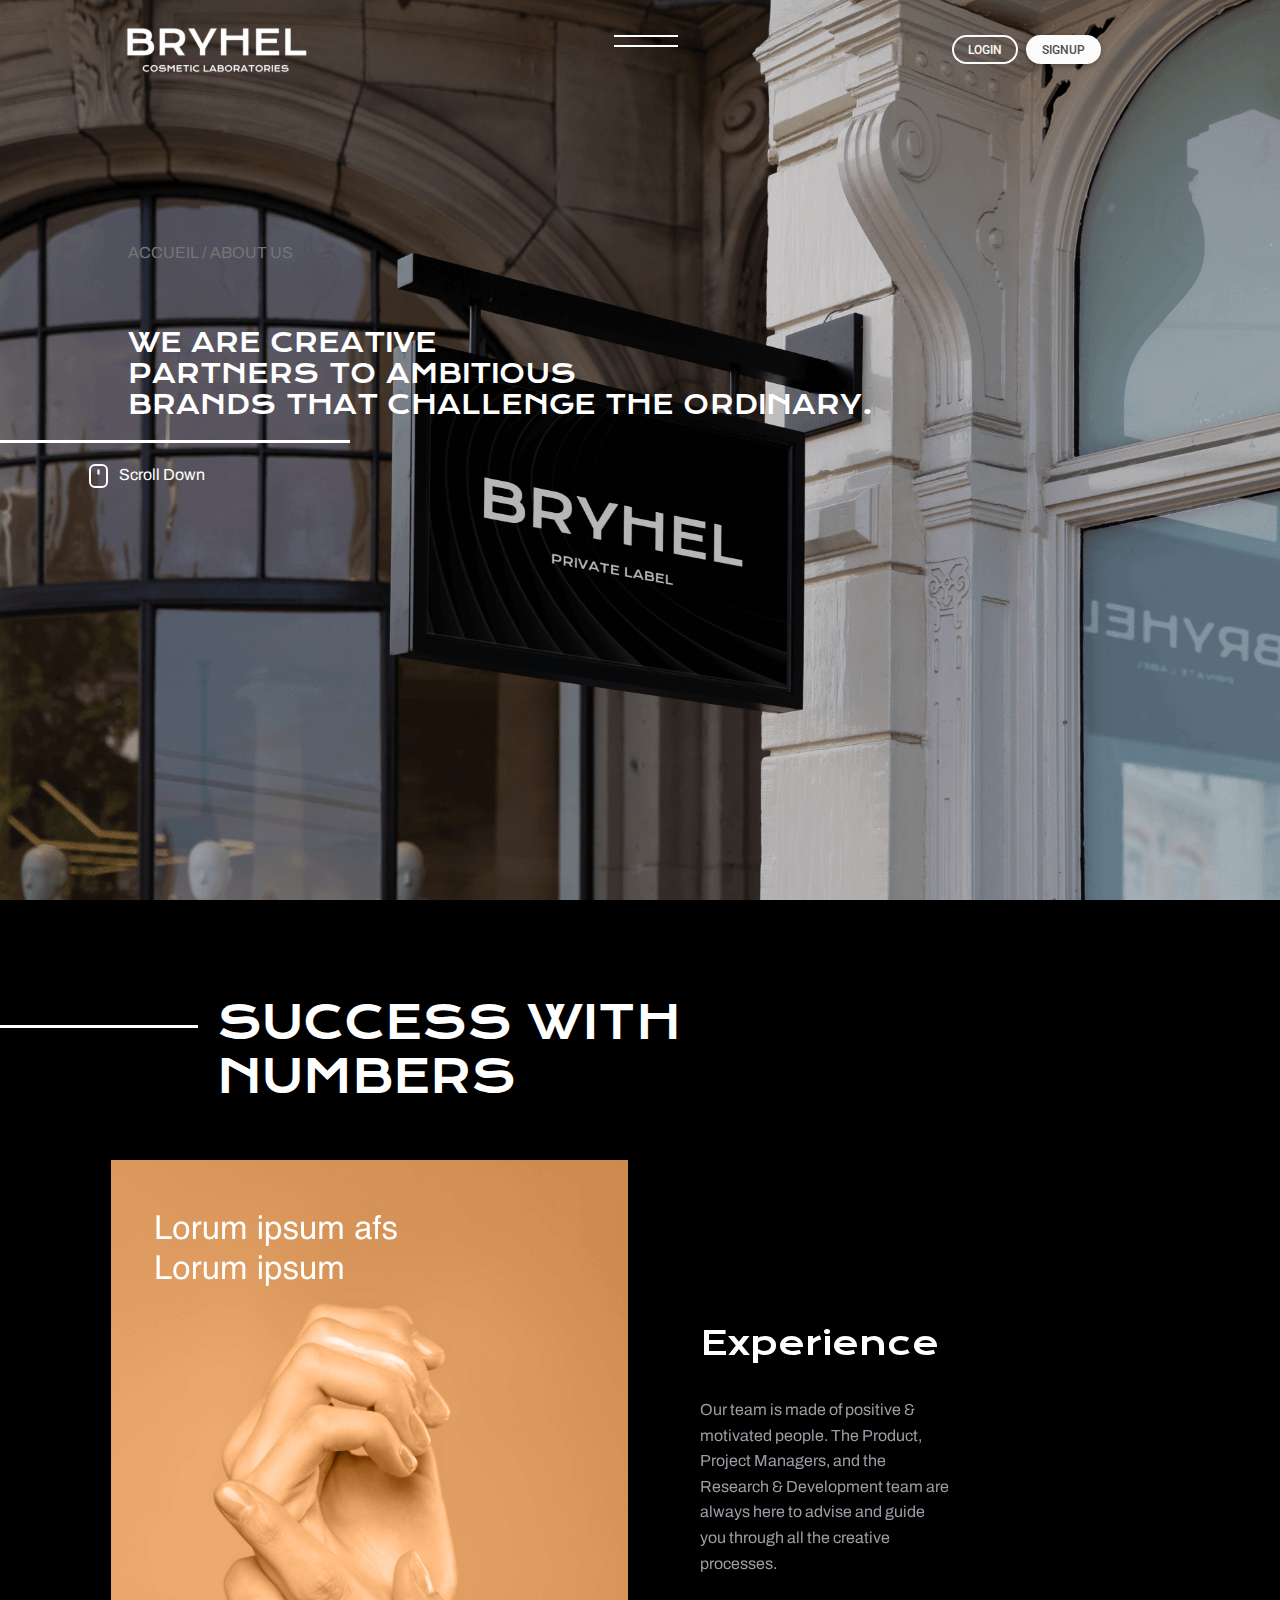
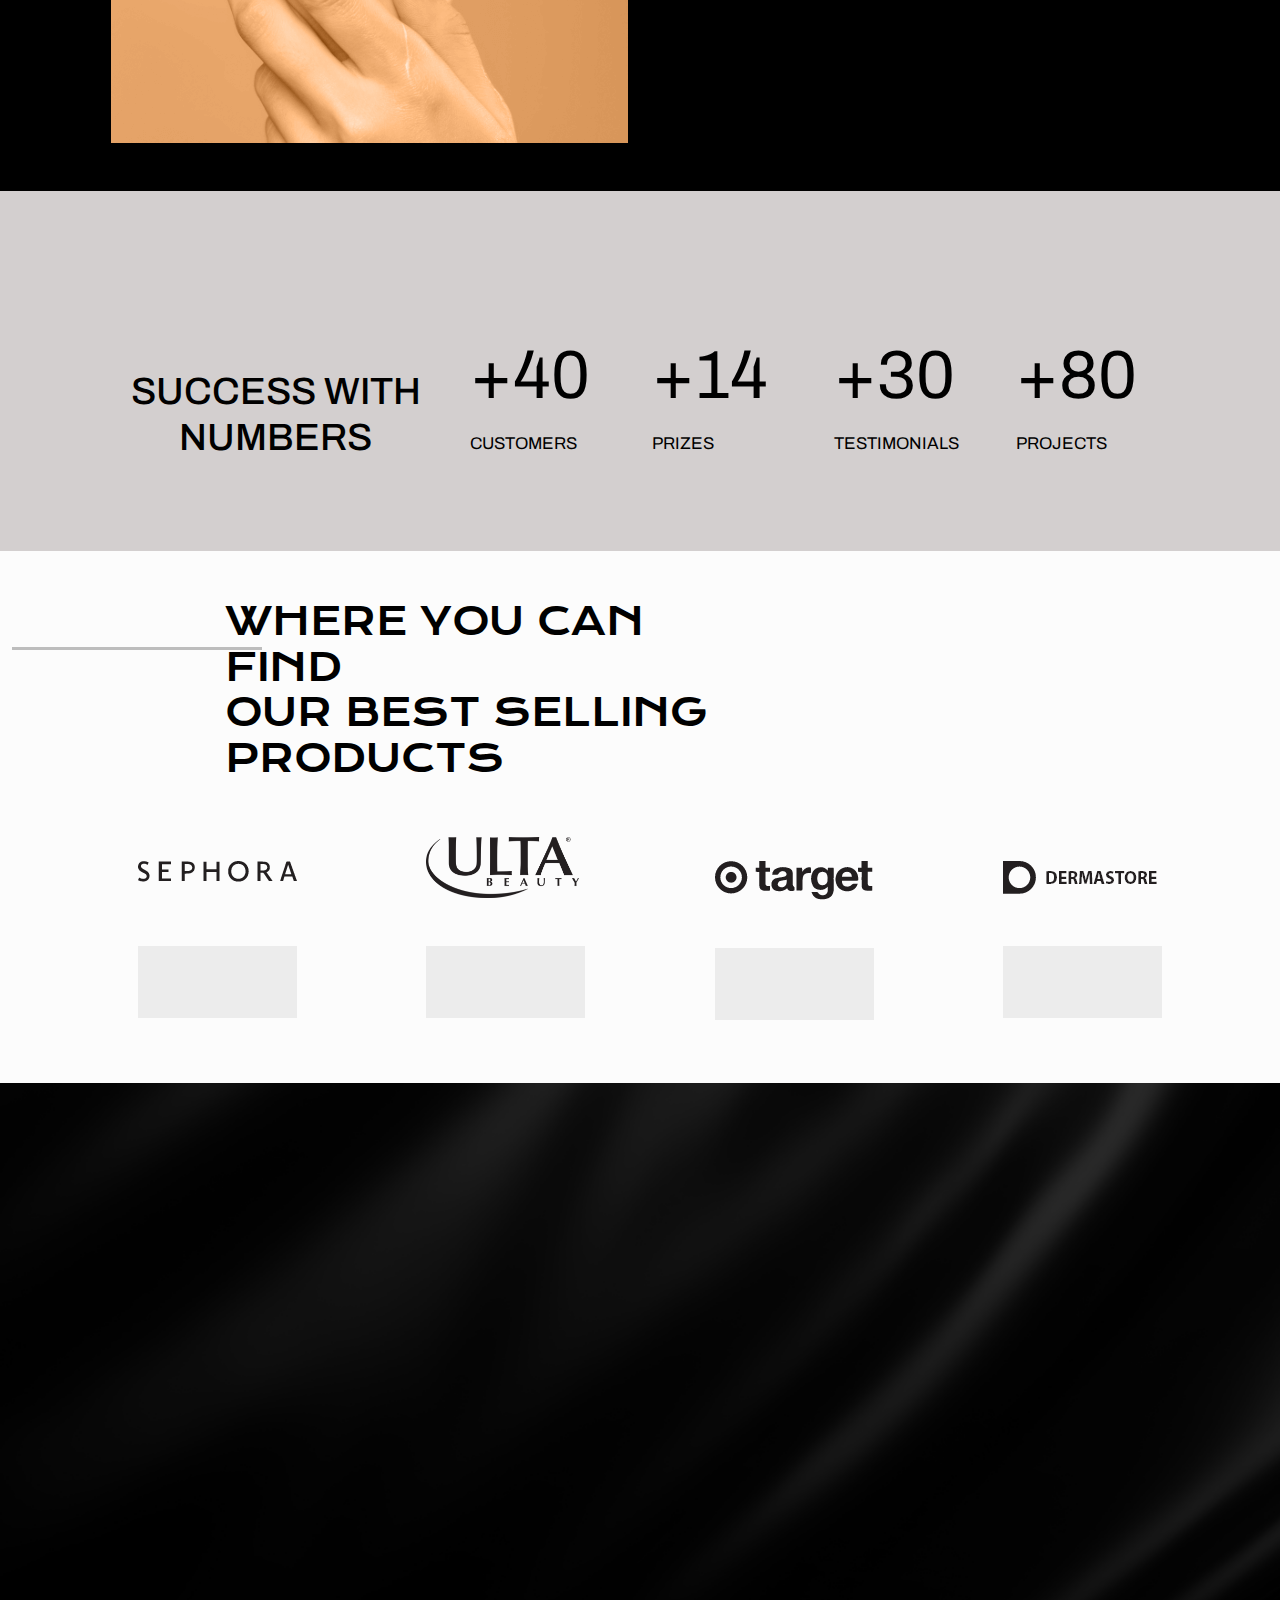
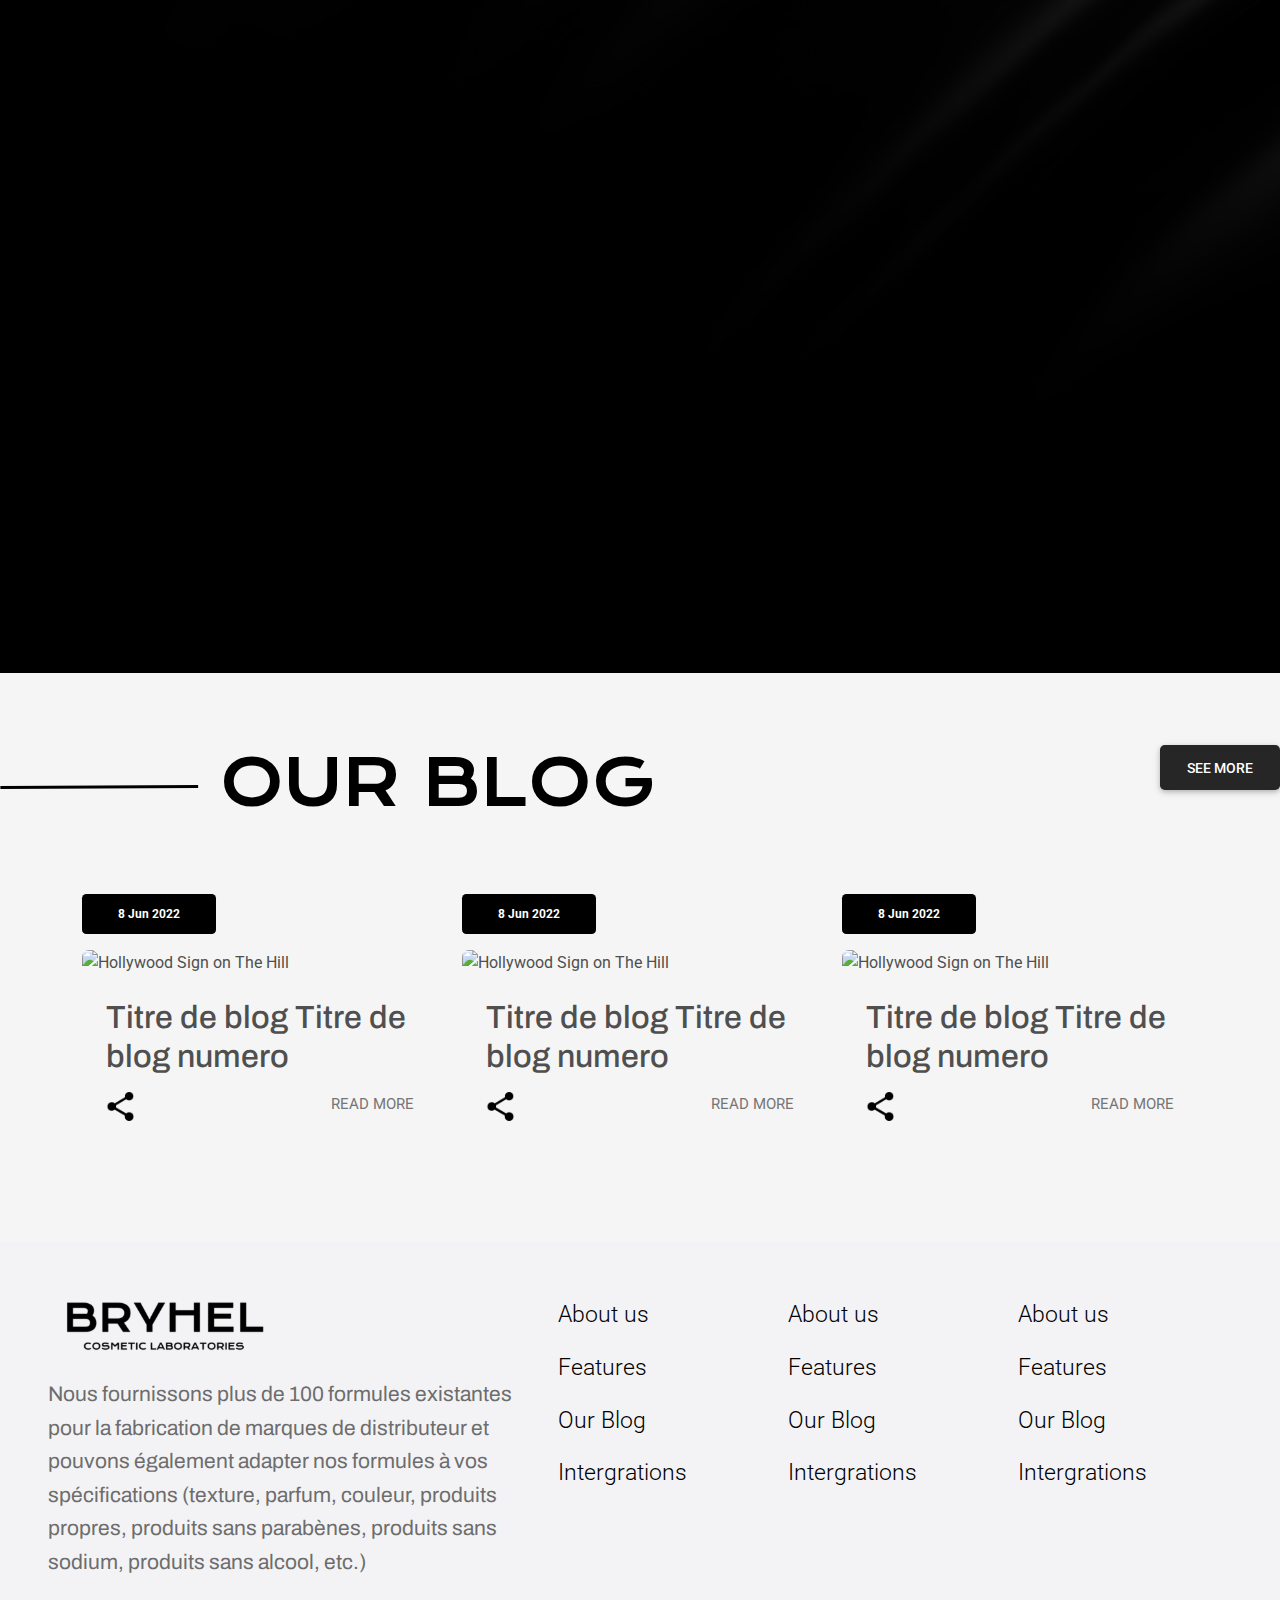
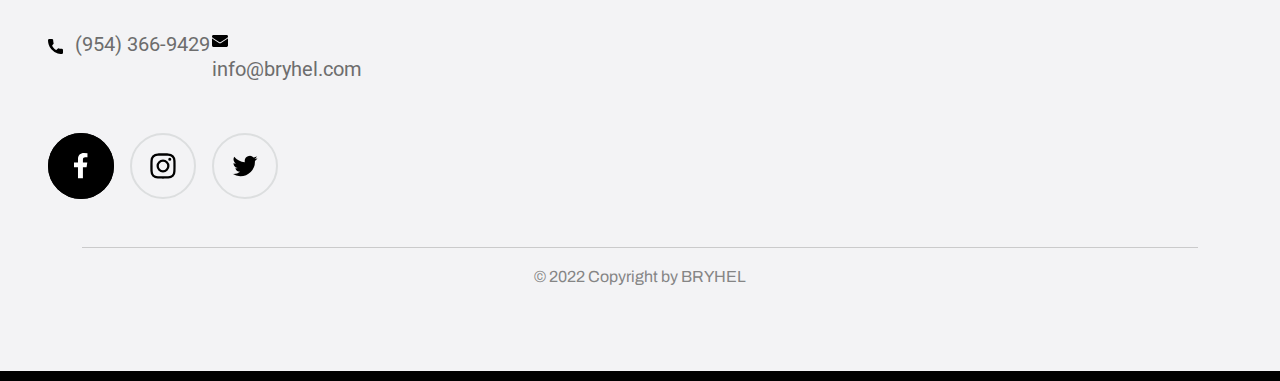
==== about-us.html @ 28c221fb "first commit" ====
<!DOCTYPE html>
<html lang="en">

<head>
    <meta charset="UTF-8">
    <meta http-equiv="X-UA-Compatible" content="IE=edge">
    <meta name="viewport" content="width=device-width, initial-scale=1.0">
    <link href="https://cdnjs.cloudflare.com/ajax/libs/font-awesome/6.0.0/css/all.min.css" rel="stylesheet" />
    <link href="https://fonts.googleapis.com/css?family=Roboto:300,400,500,700&display=swap" rel="stylesheet" />
    <link rel="preconnect" href="https://fonts.googleapis.com">
    <link rel="preconnect" href="https://fonts.gstatic.com" crossorigin>
    <link href="https://fonts.googleapis.com/css2?family=Archivo&family=Krona+One&display=swap" rel="stylesheet">
    <link href="./static/css/mdb.min.css" rel="stylesheet" />
    <link rel="stylesheet" href="./static/css/main.css">

    <link rel="stylesheet" href="https://cdnjs.cloudflare.com/ajax/libs/animate.css/4.1.1/animate.min.css" />
    <link href="https://unpkg.com/aos@2.3.1/dist/aos.css" rel="stylesheet">

    <title>Bryhel - Blog</title>

    <!-- <style>
        #main {
            display: none;
        }
    </style> -->

</head>

<body>
    <header>
        <div class="container-fluid pt-3" style="z-index: 999; position: absolute">
            <div class="row">
                <div class="col-md-4 d-flex align-items-center justify-content-center">
                    <a href="/"><img src="./static/img/svg/logo.svg" alt="logo"></a>
                </div>
                <div class="col-md-4 d-flex align-items-center justify-content-center">
                    <button data-mdb-toggle="modal" data-mdb-target="#navmenu" class="humburg-menu mb-4"
                        aria-controls="#navmenu" aria-haspopup="true">
                        <img src="./static/img/svg/menu-ic.svg" alt="menu">
                    </button>
                </div>
                <div class="col-md-4 d-flex align-items-center justify-content-center">
                    <a href="https://app-bryhel.com/myadmin" type="button"
                        class="btn btn-outline-light btn-rounded btn-sm me-2" data-mdb-ripple-color="dark">Login</a>
                    <a href="https://app-bryhel.com/accounts/signup/" type="button"
                        class="btn btn-light btn-rounded btn-sm">Signup</a>
                    <a href="/" type="button" class="ms-4"><i class="flag-france flag"></i></a>
                    <a href="/" type="button" class="ms-2"><i class="flag-united-kingdom flag"></i></a>


                </div>

            </div>
        </div>
    </header>
    <main>
        <div class="aboutus">
            <div style="padding-top: 15%; position: relative">
                <div style="padding-left: 10%;">
                    <div class="row">
                        <div class="col-md-12">
                            <p class="text-muted mt-5 about-p-p">
                                ACCUEIL / ABOUT US
                            </p>
                            <h1 class="scroll text-white about-h1" data-rate=".4" data-direction="vertical">
                                We are creative <br>
                                partners to ambitious<br>
                                brands that challenge the ordinary.
                            </h1>

                        </div>
                        <div class="col-md-4">

                        </div>
                    </div>
                </div>
                <div class="col-md-2">
                    <img src="./static/img/svg/side-line.svg" alt="side line">
                    <p class="text-white mt-2 ms-5 float-end me-2">
                        <img src="./static/img/svg/scroll-ic.svg" alt="scroll" class="me-2" /> Scroll Down
                    </p>
                </div>
            </div>
        </div>

        <!-- style="height: 100vh;" -->
        <div class="s1">
            <div class="row pt-5">
                <div class="l-hiden col-md-2"><img src="./static/img/svg/line-sm.svg" style="padding-top: 40%"
                        alt="side line">
                </div>
                <div class="col-md-6">
                    <h1 class="para pt-5 text-white" style="text-transform: uppercase; font-size: 45px">Success with
                        <br>numbers
                    </h1>
                </div>
            </div>
            <div class="bg-section1">
                <div class="container py-5">
                    <div class="d-flex align-items-center justify-content-center">
                        <div id="slider_succsess" class="carousel slide carousel-fade" data-mdb-ride="carousel" data-interval="1000" data-pause="false">
                            <div class="carousel-inner rounded-5 shadow-4-strong">
                                <div class="carousel-item active">
                                    <div class="row">
                                        <div class="col-md-6 col-12 animate__animated animate__fadeInDown"
                                            style="animation-duration: 1s">
                                            <img src="./static/img/about-us/slide-1.png" class="w-70 float-end" />
                                        </div>
                                        <div class="para col-md-6 col-12">
                                            <div class="ms-5 align-items-end " style="padding-top:30%">
                                                <h1 class="parag1 text-white animate__animated animate__fadeInRight"
                                                    style="font-size: 33px; animation-duration: 2s">Experience</h1><br>
                                                <p class="parag2 col-6 animate__animated animate__fadeInRight"
                                                    style="color:#999DA4; animation-duration: 2s">
                                                    Our team is made of positive & motivated people. The Product,
                                                    Project Managers, and the Research & Development team are always
                                                    here to advise and guide you through all the creative processes.
                                                </p>
                                            </div>
                                        </div>
                                    </div>
                                </div>
                                <div class="carousel-item">
                                    <div class="row">
                                        <div class="col-md-6 col-12 animate__animated animate__fadeInDown"
                                            style="animation-duration: 1s">
                                            <img src="./static/img/about-us/slide-2.png" class="w-70 float-end" />
                                        </div>
                                        <div class="para col-md-6 col-12">
                                            <div class="ms-5 " style="padding-top:30%">
                                                <h1 class="parag1  text-white animate__animated animate__fadeInRight"
                                                    style="font-size: 33px; animation-duration: 2s">Experience 2</h1>
                                                <br>
                                                <p class="parag2 col-6 animate__animated animate__fadeInRight"
                                                    style="color:#999DA4; animation-duration: 2s">
                                                    Our team is made of positive & motivated people. The Product,
                                                    Project Managers, and the Research & Development team are always
                                                    here to advise and guide you through all the creative processes.
                                                </p>
                                            </div>
                                        </div>
                                    </div>
                                </div>
                            </div>
                        </div>
                    </div>
                </div>
            </div>
        </div>
        <div class="s2 d-flex align-items-center justify-content-center"
            style="height: auto; min-height:40vh; background-color: rgb(211, 207, 207)">
            <div class="row number pt-5">
                <div class="col-md-4 col-sm-12 text-uppercase">
                    <h1 class="pt-5 h1-38" style="color: #000000; text-align: center;">Success with numbers</h1>
                </div>
                <div class="col-md-2 col-6 text-uppercase" style="color: #000000;">
                    <div class="h1-68">+40</div>
                    <div class="h1-17">customers</div>
                </div>
                <div class="col-md-2 col-6 text-uppercase " style="color: #000000;">
                    <div class="h1-68">+14</div>
                    <div class="h1-17">prizes</div>
                </div>
                <div class="col-md-2 col-6 text-uppercase" style="color: #000000;">
                    <div class="h1-68">+30</div>
                    <div class="h1-17">testimonials</div>
                </div>
                <div class="col-md-2 col-6 text-uppercase" style="color: #000000;">
                    <div class="h1-68">+80</div>
                    <div class="h1-17">projects</div>
                </div>
            </div>
        </div>

        <div class="container-fluid " style="background-color: #FCFCFC">
            <div class="row">
                <div class="col-md-2 mt-5">
                    <hr class="mt-5 mb-3 me-2" style="height: 3px; width: 250px; color: black" />
                </div>
                <div class="col-md-5 mb-4 mt-5">

                    <h1 class="scroll section-h1-1  text-uppercase" style="color: black; font-size: 38px;">
                        where you can find <br>
                        our best selling products
                    </h1>


                </div>
            </div>
            <div class="row s-logo-text">
                <div class="col-md-3 col-6 mt-5">
                    <img src="../static/img/about-us/p1.png" alt="" class="mb-5">
                    <br>
                    <img src="../static/img/about-us/p5.png" alt="" class="mt-3">
                </div>
                <div class="col-md-3 col-6 mt-4">
                    <img src="../static/img/about-us/p2.png" alt="" class="mb-5">
                    <br>
                    <img src="../static/img/about-us/p5.png" alt="">
                </div>
                <div class="col-md-3 col-6 mt-5">
                    <img src="../static/img/about-us/p3.png" alt="" class="mb-5">
                    <br>
                    <img src="../static/img/about-us/p5.png" alt="">
                </div>
                <div class="col-md-3 col-6 mt-5">
                    <img src="../static/img/about-us/p4.png" alt="" class="mb-5">
                    <br>
                    <img src="../static/img/about-us/p5.png" alt="" class="mt-1">
                </div>
            </div>
        </div>
        <div class="bg2-section">
            <div class="container py-5">
                <div class="row ms-5 pt-5" data-aos="fade-right" data-aos-duration="1000">
                    <div class="col-md-1 ps-5">
                        <svg xmlns="http://www.w3.org/2000/svg" width="45" height="2" viewBox="0 0 45 2">
                            <line id="Ligne_30" data-name="Ligne 30" x2="45" transform="translate(0 1)" fill="none"
                                stroke="#fff" stroke-width="2" />
                        </svg>

                    </div>
                    <div class="col-md-2 mt-3">
                        <h1 class="scroll section-h1 text-uppercase text-white" style=" font-size: 20px;">
                            awards
                        </h1>
                    </div>
                </div>
                <div class="row ms- pt-4 pb-5">
                    <h1 class="scroll section-h1  text-uppercase text-white ms-5" style=" font-size: 58px;"
                        data-aos="fade-up" data-aos-duration="1000">
                        our beauty awards
                    </h1>
                </div>
                <div class="row s-masque">

                    <div class="col-md-2 mt-5 me-5">
                        <img src="../static/img/about-us/masques-1.png" alt="awards" class="mb-5" data-aos="fade-up"
                            data-aos-duration="1000">

                    </div>
                    <div class="col-md-2 mt-5 me-5">
                        <img src="../static/img/about-us/masques-2.png" alt="awards" class="mb-5" data-aos="fade-up"
                            data-aos-duration="1500">

                    </div>
                    <div class="col-md-2 mt-5 me-5">
                        <img src="../static/img/about-us/masques-3.png" alt="awards" class="mb-5" data-aos="fade-up"
                            data-aos-duration="2000">

                    </div>
                    <div class="col-md-2 mt-5 me-5">
                        <img src="../static/img/about-us/masques-4.png" alt="awards" class="mb-5" data-aos="fade-up"
                            data-aos-duration="2500">

                    </div>
                    <div class="col-md-2 mt-5">
                        <img src="../static/img/about-us/masques-5.png" alt="awards" class="mb-5" data-aos="fade-up"
                            data-aos-duration="3000">

                    </div>
                </div>

            </div>
        </div>
        <div class="s2 pb-5" style="background-color: #F5F5F5">
            

            <div>
                <div class="row our-blogs">
                    <div class="col-md-10 col-6 mt-5">
                        <h1 class="t-blog text-uppercase mb-4 mt-4" style="color: black;">
                            <svg id="about_b" width="198.515" height="4" viewBox="0 0 198.515 4">
                                <line id="Line_34" data-name="Line 34" y1="1" x2="198.5" transform="translate(0.008 1.5)" fill="none"
                                    stroke="#000" stroke-width="3" />
                            </svg> our blog
                        </h1>
                    </div>
                    <div class="col-md-2 col-6 mt-4">
                        <button type="button" class=" see-more btn btn-dark btn-lg mt-5 text-transform"> see
                            more</button>
                    </div>
                </div>
                <div class="container">
                <div class="row pt-5 row-cols-1 row-cols-md-3 g-4">
                    <div class="col-md-4">
                        <div class="card h-100">
                            <span class="badge bg-black mb-3 d-flex align-items-center justify-content-center"
                                style="height: 40px; width: 134px;">8 Jun 2022</span>
                            <img src="https://mdbcdn.b-cdn.net/img/new/standard/city/041.webp" class="card-img-top"
                                alt="Hollywood Sign on The Hill" />
                            <div class="card-body">
                                <h1 style="font-size:32px; font-family: Archivo">Titre de blog Titre de
                                    blog numero</h1>
                                <div class="row mt-3 mb-5">
                                    <div class="col-md-6">
                                        <a href="#" class="card-link text-black">
                                            <img src="./static/img/svg/share.svg" alt="share" style="height: 29px">
                                        </a>
                                    </div>
                                    <div class="col-md-6">
                                        <a href="./post.html" class="card-link text-muted float-end"
                                            style="font-size: 15px">READ
                                            MORE</a>
                                    </div>
                                </div>
                            </div>
                        </div>
                    </div>
                    <div class="col-md-4">
                        <div class="card h-100">
                            <span class="badge bg-black mb-3 d-flex align-items-center justify-content-center"
                                style="height: 40px; width: 134px;">8 Jun 2022</span>
                            <img src="https://mdbcdn.b-cdn.net/img/new/standard/city/041.webp" class="card-img-top"
                                alt="Hollywood Sign on The Hill" />
                            <div class="card-body">
                                <h1 style="font-size:32px; font-family: Archivo">Titre de blog Titre de
                                    blog numero</h1>
                                <div class="row mt-3 mb-5">
                                    <div class="col-md-6">
                                        <a href="#" class="card-link text-black">
                                            <img src="./static/img/svg/share.svg" alt="share" style="height: 29px">
                                        </a>
                                    </div>
                                    <div class="col-md-6">
                                        <a href="./post.html" class="card-link text-muted float-end"
                                            style="font-size: 15px">READ
                                            MORE</a>
                                    </div>
                                </div>
                            </div>
                        </div>
                    </div>
                    <div class="col-md-4">
                        <div class="card h-100">
                            <span class="badge bg-black mb-3 d-flex align-items-center justify-content-center"
                                style="height: 40px; width: 134px;">8 Jun 2022</span>
                            <img src="https://mdbcdn.b-cdn.net/img/new/standard/city/041.webp" class="card-img-top"
                                alt="Hollywood Sign on The Hill" />
                            <div class="card-body">
                                <h1 style="font-size:32px; font-family: Archivo">Titre de blog Titre de
                                    blog numero</h1>
                                <div class="row mt-3 mb-5">
                                    <div class="col-md-6">
                                        <a href="#" class="card-link text-black">
                                            <img src="./static/img/svg/share.svg" alt="share" style="height: 29px">
                                        </a>
                                    </div>
                                    <div class="col-md-6">
                                        <a href="./post.html" class="card-link text-muted float-end"
                                            style="font-size: 15px">READ
                                            MORE</a>
                                    </div>
                                </div>
                            </div>
                        </div>
                    </div>
                </div>
            </div>


            </div>

        </div>





    </main>

    <footer>
        <div class="bg-gray pt-5">
            <div class="row g-0 mx-5">
                <div class="col-md-5">
                    <img src="./static/img/svg/logo-dark.svg" alt="bryhel">
                    <p style="font-size: 21px; color:#6D6D6D" class="mt-3">
                        Nous fournissons plus de 100 formules existantes pour la fabrication de marques de distributeur
                        et pouvons également adapter nos formules à vos spécifications (texture, parfum, couleur,
                        produits propres, produits sans parabènes, produits sans sodium, produits sans alcool, etc.)
                    </p>
                    <div class="row g-0 mt-5">
                        <div class="col-md-4">
                            <img src="./static/img/svg/phone.svg" alt="bryhel" class="me-2"> <span
                                style="font-size: 20px; color:#6D6D6D">(954) 366-9429</span>
                        </div>
                        <div class="col-md-4">
                            <img src="./static/img/svg/mail.svg" alt="bryhel" class="me-2"> <span
                                style="font-size: 20px; color:#6D6D6D">info@bryhel.com</span>
                        </div>
                    </div>
                    <div class="row g-0 mt-5">
                        <div class="col-md-2 col-4">
                            <a href=""><img src="./static/img/svg/fb.svg" alt="bryhel" class=" fb me-2"></a>

                        </div>
                        <div class="col-md-2 col-4">
                            <a href=""><img src="./static/img/svg/insta.svg" alt="bryhel" class=" insta me-2"></a>
                        </div>
                        <div class="col-md-2 col-4">
                            <a href=""><img src="./static/img/svg/twitter.svg" alt="bryhel" class=" twitter me-2"></a>
                        </div>
                    </div>
                </div>

                <div class="col-md-2 mx-auto float-end">
                    <ul class="navbar-nav me-auto mb-2 mb-lg-0">
                        <li class="nav-item"><a href="" class="nav-link"
                                style="color:#000000; font-size:23px; font-weight: 300;">About us</a></li>
                        <li class="nav-item"><a href="" class="nav-link"
                                style="color:#000000; font-size:23px; font-weight: 300;">Features</a></li>
                        <li class="nav-item"><a href="" class="nav-link"
                                style="color:#000000; font-size:23px; font-weight: 300;">Our Blog</a></li>
                        <li class="nav-item"><a href="" class="nav-link"
                                style="color:#000000; font-size:23px; font-weight: 300;">Intergrations</a></li>
                    </ul>
                </div>
                <div class="col-md-2 mx-auto float-end">
                    <ul class="navbar-nav me-auto mb-2 mb-lg-0">
                        <li class="nav-item"><a href="" class="nav-link"
                                style="color:#000000; font-size:23px; font-weight: 300;">About us</a></li>
                        <li class="nav-item"><a href="" class="nav-link"
                                style="color:#000000; font-size:23px; font-weight: 300;">Features</a></li>
                        <li class="nav-item"><a href="" class="nav-link"
                                style="color:#000000; font-size:23px; font-weight: 300;">Our Blog</a></li>
                        <li class="nav-item"><a href="" class="nav-link"
                                style="color:#000000; font-size:23px; font-weight: 300;">Intergrations</a></li>
                    </ul>
                </div>
                <div class="col-md-2 mx-auto float-end">
                    <ul class="navbar-nav me-auto mb-2 mb-lg-0">
                        <li class="nav-item"><a href="" class="nav-link"
                                style="color:#000000; font-size:23px; font-weight: 300;">About us</a></li>
                        <li class="nav-item"><a href="" class="nav-link"
                                style="color:#000000; font-size:23px; font-weight: 300;">Features</a></li>
                        <li class="nav-item"><a href="" class="nav-link"
                                style="color:#000000; font-size:23px; font-weight: 300;">Our Blog</a></li>
                        <li class="nav-item"><a href="" class="nav-link"
                                style="color:#000000; font-size:23px; font-weight: 300;">Intergrations</a></li>
                    </ul>
                </div>
            </div>
            <div class="container mt-5">
                <hr>
                <p class="text-center" style="color:#858585; margin-bottom: 5%">© 2022 Copyright by BRYHEL<br><br></p>
            </div>
            <div class="col-md-12 bg-black" style="height:10px"></div>

        </div>
    </footer>

    <div class="modal fade" id="navmenu" tabindex="-1" aria-labelledby="navmenuLabel" aria-hidden="true">
        <div class="modal-dialog modal-fullscreen">
            <div class="modal-content">
                <div class="text-center">
                    <a type="button" data-mdb-dismiss="modal" aria-label="Close"><img
                            src="./static/img/svg/close-ic.svg" class="model-close" alt="close"></a>
                </div>
                <div class="modal-body">
                    <div class="container">
                        <div class="row mt-5">
                            <div class="col-md-6">
                                <nav style="margin-top: 20%">
                                    <small class="text-muted">NAVIGATION</small><br>
                                    <ul class="navbar-nav menu" style="margin-top: -20px">
                                        <li><a href="/">Home</a></li>
                                        <li><a href="./prestation.html">Service</a></li>
                                        <li><a href="./about-us.html" class="text-muted">About us</a></li>
                                        <li><a href="./blog.html">Blog</a></li>
                                    </ul>
                                </nav>
                            </div>
                            <div class="col-md-6">
                                <!-- <div class="d-flex align-items-end ms-5" style="height:350px">hi...</div> -->
                            </div>
                        </div>
                    </div>


                </div>

            </div>
        </div>
    </div>
    <script src="https://code.jquery.com/jquery-3.6.0.min.js"
        integrity="sha256-/xUj+3OJU5yExlq6GSYGSHk7tPXikynS7ogEvDej/m4=" crossorigin="anonymous"></script>
    <script type="text/javascript" src="./static/js/mdb.min.js"></script>

    <script src="https://unpkg.com/aos@2.3.1/dist/aos.js"></script>


    <script>
        AOS.init();
        $(function () {
            $('.carousel').each(function () {
                $(this).carousel({
                    pause: false
                });
            });
        });
        // $('.carousel').carousel({
        //     pause: "false"
        // });
    </script>

</body>

</html>
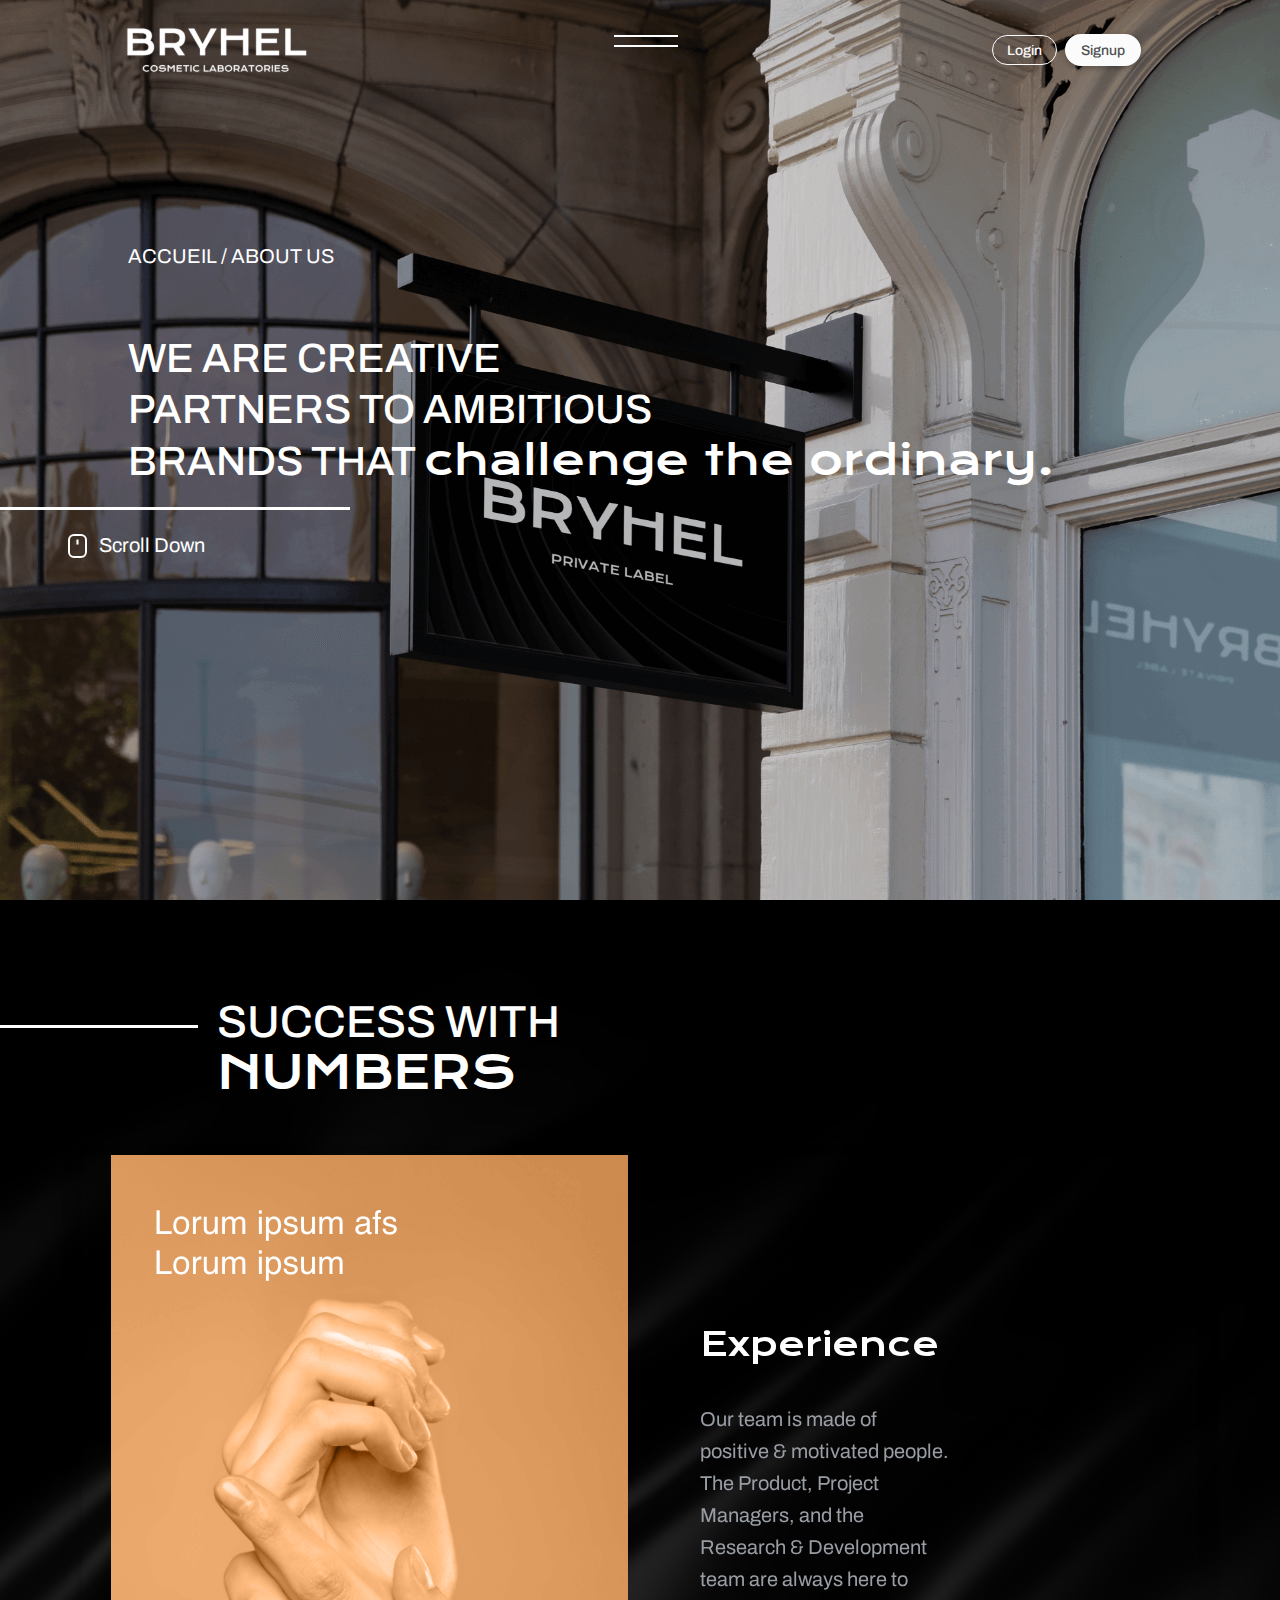
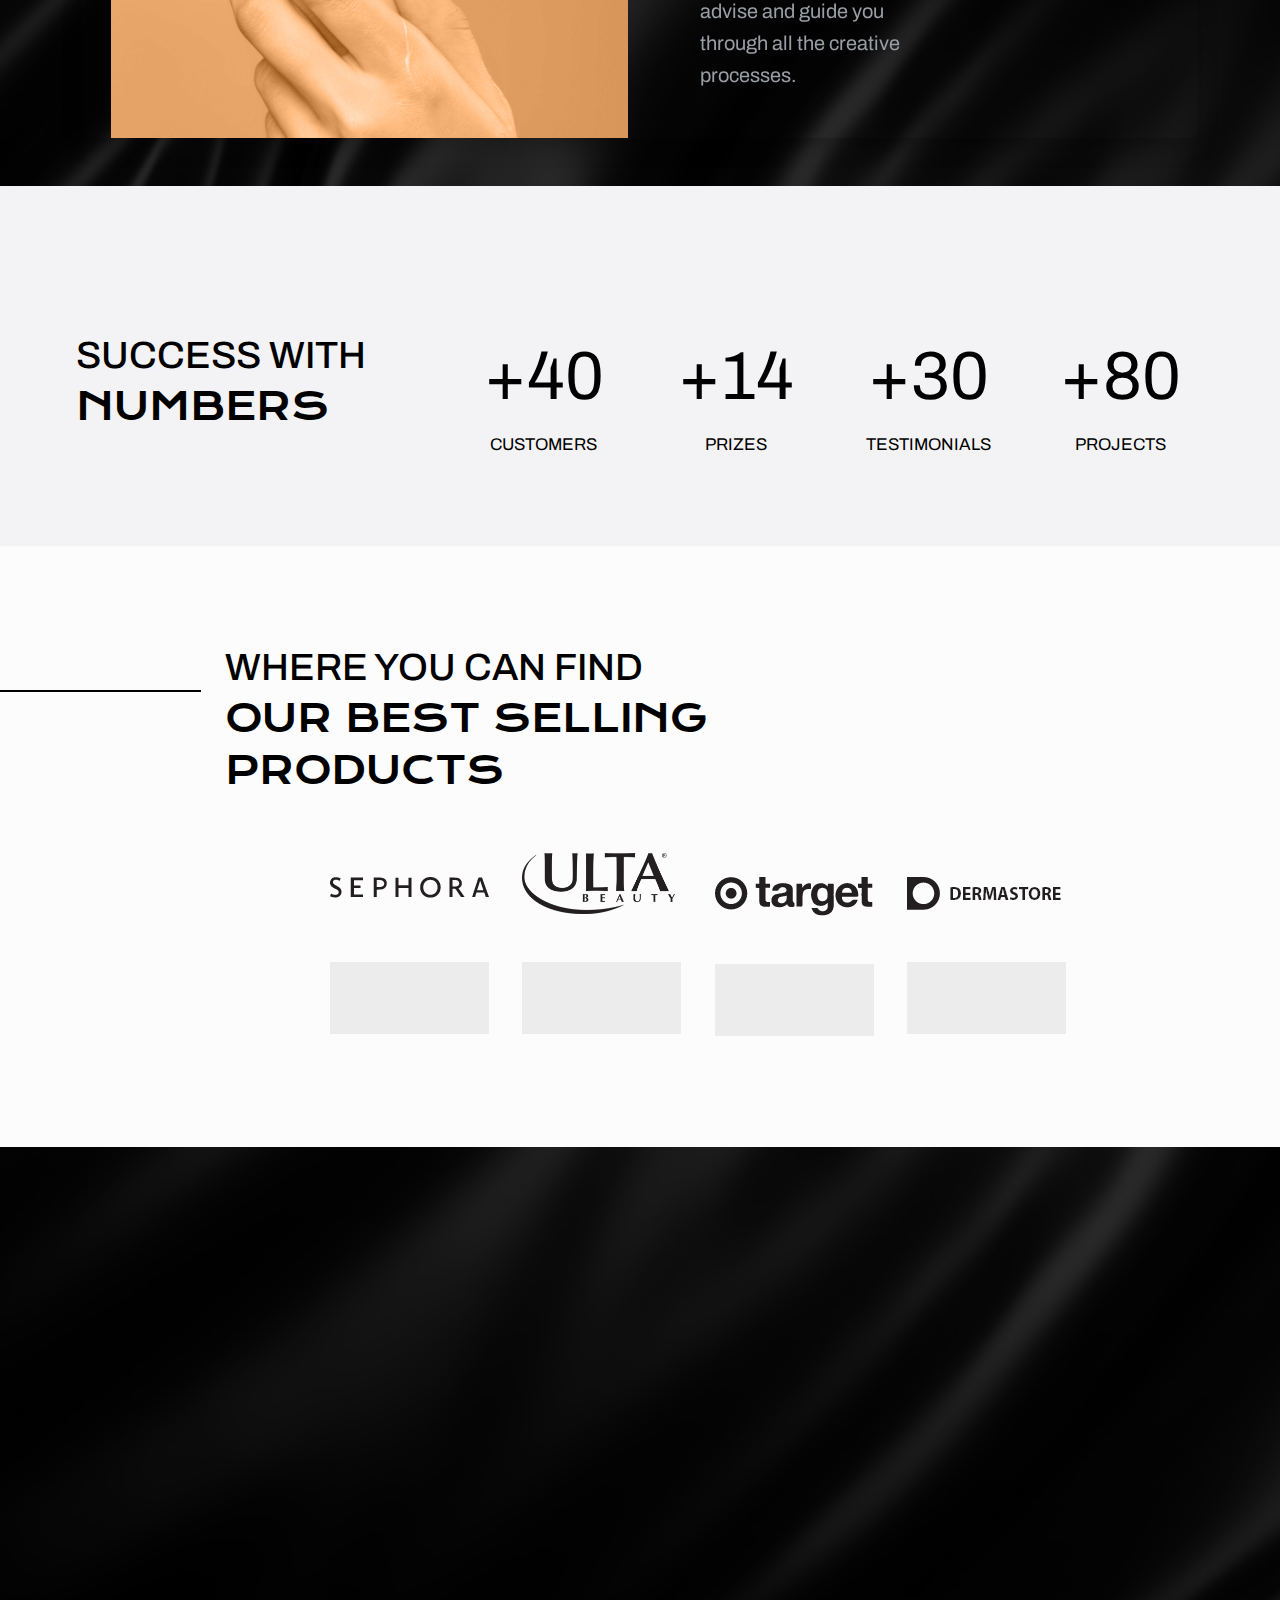
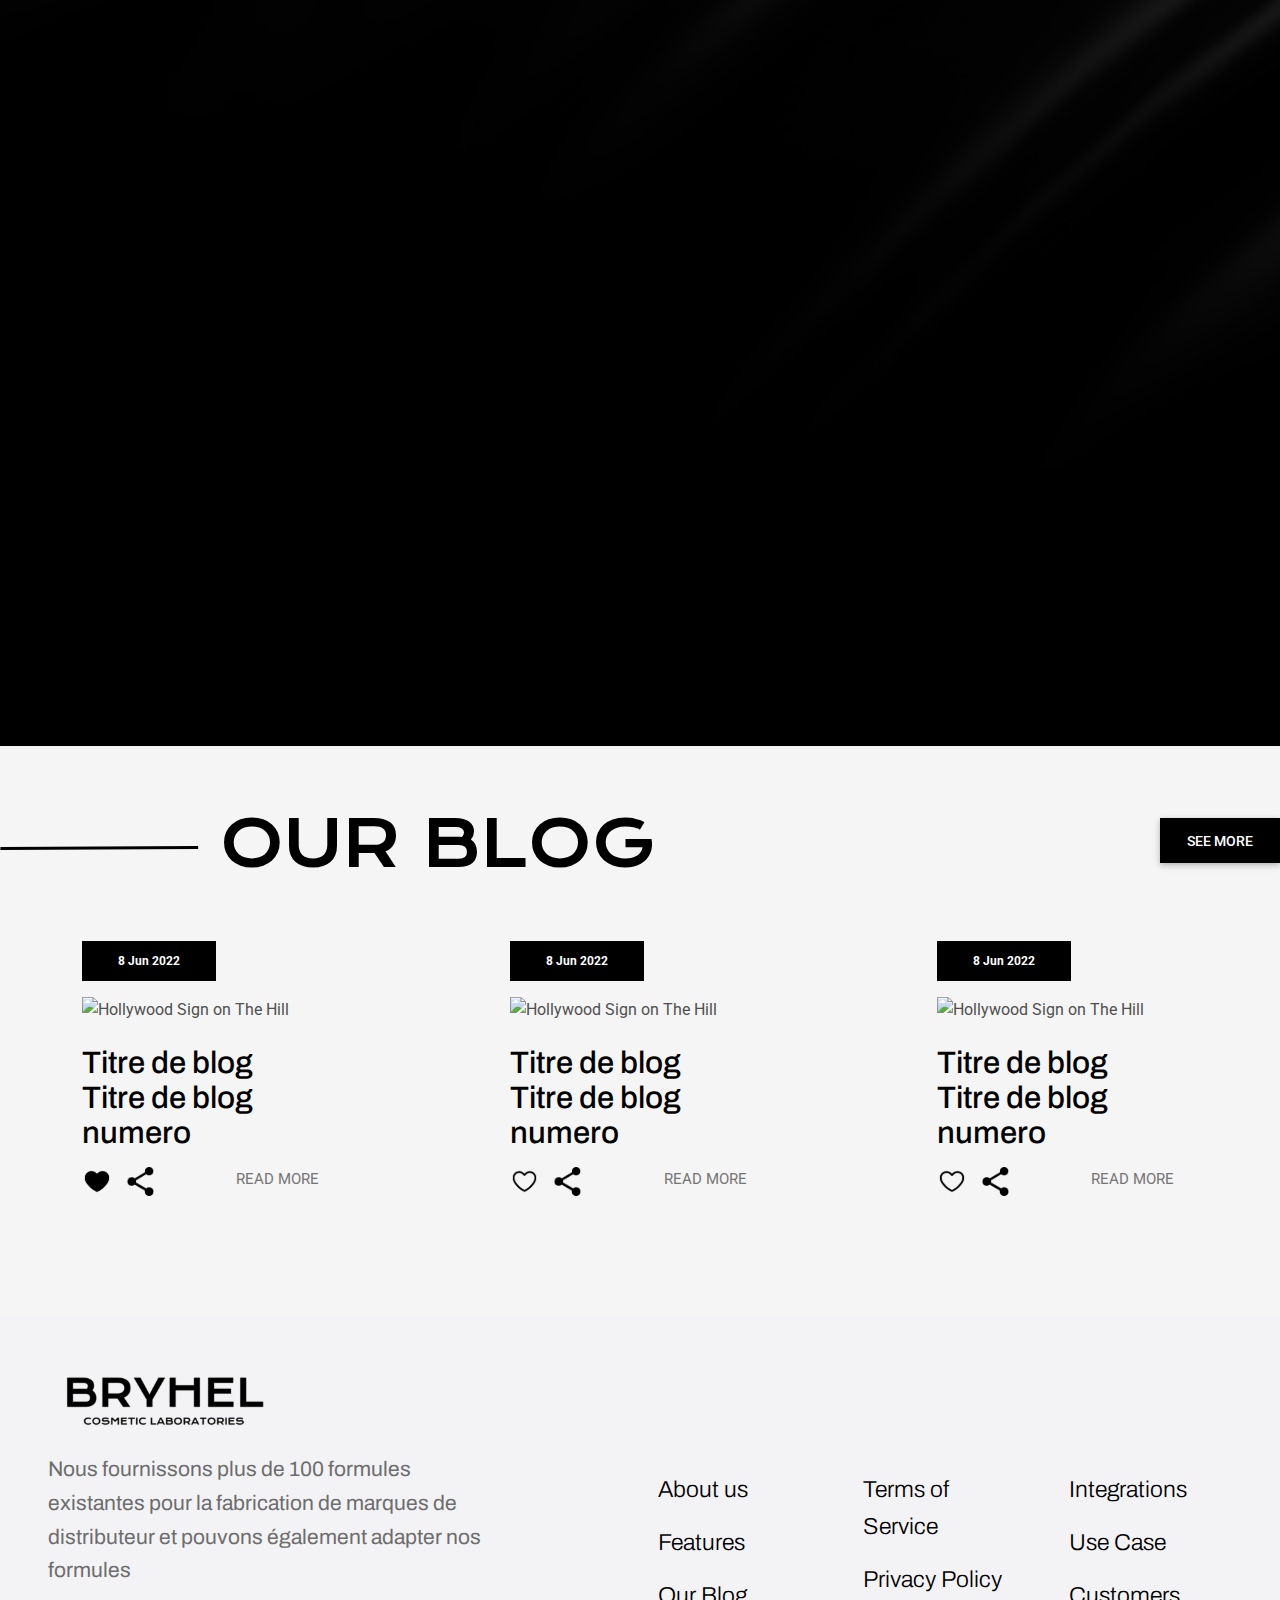
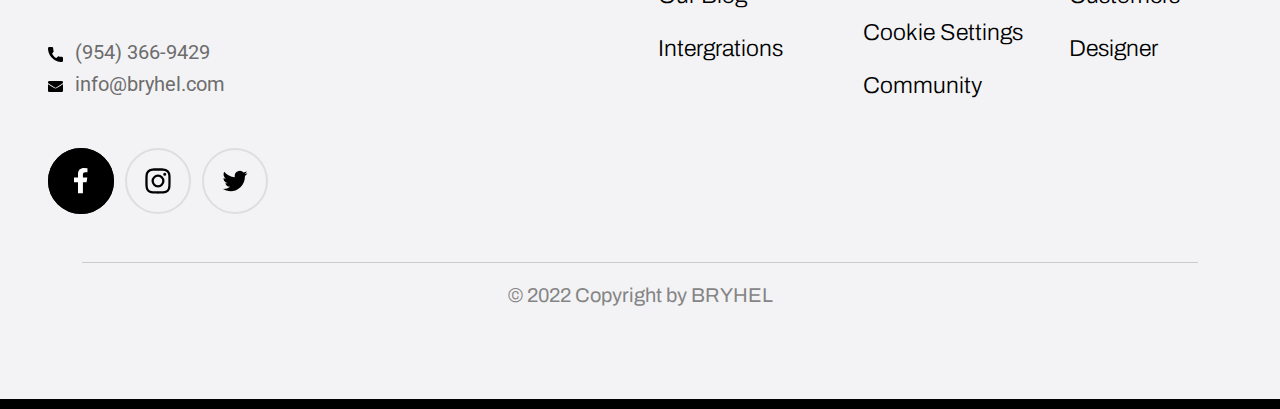
==== commit ed8f214c: "about us web version" ====
--- a/about-us.html
+++ b/about-us.html
@@ -12,7 +12,7 @@
     <link href="https://fonts.googleapis.com/css2?family=Archivo&family=Krona+One&display=swap" rel="stylesheet">
     <link href="./static/css/mdb.min.css" rel="stylesheet" />
     <link rel="stylesheet" href="./static/css/main.css">
-
+    <link rel="stylesheet" href="./static/css/aboutus.css">
     <link rel="stylesheet" href="https://cdnjs.cloudflare.com/ajax/libs/animate.css/4.1.1/animate.min.css" />
     <link href="https://unpkg.com/aos@2.3.1/dist/aos.css" rel="stylesheet">
 
@@ -41,11 +41,11 @@
                 </div>
                 <div class="col-md-4 d-flex align-items-center justify-content-center">
                     <a href="https://app-bryhel.com/myadmin" type="button"
-                        class="btn btn-outline-light btn-rounded btn-sm me-2" data-mdb-ripple-color="dark">Login</a>
+                        class="btn btn-outline-light btn-rounded btn-sm me-2 about-btn-custom" data-mdb-ripple-color="dark">Login</a>
                     <a href="https://app-bryhel.com/accounts/signup/" type="button"
-                        class="btn btn-light btn-rounded btn-sm">Signup</a>
-                    <a href="/" type="button" class="ms-4"><i class="flag-france flag"></i></a>
-                    <a href="/" type="button" class="ms-2"><i class="flag-united-kingdom flag"></i></a>
+                        class="btn btn-light btn-rounded btn-sm about-btn-custom ">Signup</a>
+                    <!-- <a href="/" type="button" class="ms-4"><i class="flag-france flag"></i></a>
+                    <a href="/" type="button" class="ms-2"><i class="flag-united-kingdom flag"></i></a> -->
 
 
                 </div>
@@ -59,13 +59,13 @@
                 <div style="padding-left: 10%;">
                     <div class="row">
                         <div class="col-md-12">
-                            <p class="text-muted mt-5 about-p-p">
+                            <p class="mt-5 text-white about-p-p">
                                 ACCUEIL / ABOUT US
                             </p>
-                            <h1 class="scroll text-white about-h1" data-rate=".4" data-direction="vertical">
+                            <h1 class="scroll text-white  about-h1-custom" data-rate=".4" data-direction="vertical">
                                 We are creative <br>
                                 partners to ambitious<br>
-                                brands that challenge the ordinary.
+                                brands that <span style="font-family: 'Krona One';text-transform: none;">challenge the ordinary.</span>
                             </h1>
 
                         </div>
@@ -84,14 +84,14 @@
         </div>
 
         <!-- style="height: 100vh;" -->
-        <div class="s1">
+        <div class="s1 success-section">
             <div class="row pt-5">
                 <div class="l-hiden col-md-2"><img src="./static/img/svg/line-sm.svg" style="padding-top: 40%"
                         alt="side line">
                 </div>
                 <div class="col-md-6">
-                    <h1 class="para pt-5 text-white" style="text-transform: uppercase; font-size: 45px">Success with
-                        <br>numbers
+                    <h1 class="para pt-5 text-white" style="text-transform: uppercase; font-size: 45px   ;  font-family: 'Archivo';">Success with
+                        <br><span style="font-family: 'Krona One';">numbers</span>
                     </h1>
                 </div>
             </div>
@@ -147,66 +147,66 @@
                 </div>
             </div>
         </div>
-        <div class="s2 d-flex align-items-center justify-content-center"
-            style="height: auto; min-height:40vh; background-color: rgb(211, 207, 207)">
+        <div class="s2 d-flex align-items-center justify-content-center "
+            style="height: auto; min-height:40vh; background-color: #F3F3F5">
             <div class="row number pt-5">
                 <div class="col-md-4 col-sm-12 text-uppercase">
-                    <h1 class="pt-5 h1-38" style="color: #000000; text-align: center;">Success with numbers</h1>
-                </div>
-                <div class="col-md-2 col-6 text-uppercase" style="color: #000000;">
+                    <h1 class="pt-2 h1-38" style="color: #000000;">Success with <span style="font-family: 'Krona One';">numbers</span></h1>
+                </div>
+                <div class="col-md-2 col-6 text-uppercase" style="color: #000000; text-align: center;">
                     <div class="h1-68">+40</div>
                     <div class="h1-17">customers</div>
                 </div>
-                <div class="col-md-2 col-6 text-uppercase " style="color: #000000;">
+                <div class="col-md-2 col-6 text-uppercase " style="color: #000000;text-align: center;">
                     <div class="h1-68">+14</div>
                     <div class="h1-17">prizes</div>
                 </div>
-                <div class="col-md-2 col-6 text-uppercase" style="color: #000000;">
+                <div class="col-md-2 col-6 text-uppercase" style="color: #000000;text-align: center;">
                     <div class="h1-68">+30</div>
                     <div class="h1-17">testimonials</div>
                 </div>
-                <div class="col-md-2 col-6 text-uppercase" style="color: #000000;">
+                <div class="col-md-2 col-6 text-uppercase" style="color: #000000;text-align: center;">
                     <div class="h1-68">+80</div>
                     <div class="h1-17">projects</div>
                 </div>
             </div>
         </div>
 
-        <div class="container-fluid " style="background-color: #FCFCFC">
+        <div class="container-fluid  pt-5 pb-5" style="background-color: #FCFCFC">
             <div class="row">
-                <div class="col-md-2 mt-5">
-                    <hr class="mt-5 mb-3 me-2" style="height: 3px; width: 250px; color: black" />
-                </div>
-                <div class="col-md-5 mb-4 mt-5">
-
-                    <h1 class="scroll section-h1-1  text-uppercase" style="color: black; font-size: 38px;">
+                <div class="col-md-2 mt-5" style="padding-left: 0px;">
+                    <hr class="mt-5 mb-3 mr-2" style="opacity: 1;height: 2px; max-width: 250px; color: black" />
+                </div>
+                <div class="col-md-7 mb-4 mt-5">
+
+                    <h1 class="scroll section-h1-1  text-uppercase" style="color: black; font-size: 38px;font-family: 'Archivo';">
                         where you can find <br>
-                        our best selling products
+                        <span style="font-family: 'Krona One';"> our best selling products</span>
                     </h1>
 
 
                 </div>
             </div>
-            <div class="row s-logo-text">
-                <div class="col-md-3 col-6 mt-5">
-                    <img src="../static/img/about-us/p1.png" alt="" class="mb-5">
+            <div class="row s-logo-text" style="justify-content: center;">
+                <div class="col-md-2 col-6 mt-5">
+                    <img src="./static/img/about-us/p1.png" alt="" class="mb-5">
                     <br>
-                    <img src="../static/img/about-us/p5.png" alt="" class="mt-3">
-                </div>
-                <div class="col-md-3 col-6 mt-4">
-                    <img src="../static/img/about-us/p2.png" alt="" class="mb-5">
+                    <img src="./static/img/about-us/p5.png" alt="" class="mt-3">
+                </div>
+                <div class="col-md-2 col-6 mt-4">
+                    <img src="./static/img/about-us/p2.png" alt="" class="mb-5">
                     <br>
-                    <img src="../static/img/about-us/p5.png" alt="">
-                </div>
-                <div class="col-md-3 col-6 mt-5">
-                    <img src="../static/img/about-us/p3.png" alt="" class="mb-5">
+                    <img src="./static/img/about-us/p5.png" alt="">
+                </div>
+                <div class="col-md-2 col-6 mt-5">
+                    <img src="./static/img/about-us/p3.png" alt="" class="mb-5">
                     <br>
-                    <img src="../static/img/about-us/p5.png" alt="">
-                </div>
-                <div class="col-md-3 col-6 mt-5">
-                    <img src="../static/img/about-us/p4.png" alt="" class="mb-5">
+                    <img src="./static/img/about-us/p5.png" alt="">
+                </div>
+                <div class="col-md-2 col-6 mt-5">
+                    <img src="./static/img/about-us/p4.png" alt="" class="mb-5">
                     <br>
-                    <img src="../static/img/about-us/p5.png" alt="" class="mt-1">
+                    <img src="./static/img/about-us/p5.png" alt="" class="mt-1">
                 </div>
             </div>
         </div>
@@ -221,41 +221,41 @@
 
                     </div>
                     <div class="col-md-2 mt-3">
-                        <h1 class="scroll section-h1 text-uppercase text-white" style=" font-size: 20px;">
+                        <h1 class="scroll section-h1 text-uppercase text-white" style=" font-size: 20px; font-family: 'Archivo';">
                             awards
                         </h1>
                     </div>
                 </div>
                 <div class="row ms- pt-4 pb-5">
-                    <h1 class="scroll section-h1  text-uppercase text-white ms-5" style=" font-size: 58px;"
+                    <h1 class="scroll section-h1  text-uppercase text-white ms-5" style="  font-family: 'Archivo';font-size: 58px;"
                         data-aos="fade-up" data-aos-duration="1000">
-                        our beauty awards
+                        our beauty <span style="font-family: 'Krona One';">awards</span>
                     </h1>
                 </div>
                 <div class="row s-masque">
 
                     <div class="col-md-2 mt-5 me-5">
-                        <img src="../static/img/about-us/masques-1.png" alt="awards" class="mb-5" data-aos="fade-up"
+                        <img src="./static/img/about-us/masques-1.png" alt="awards" class="mb-5" data-aos="fade-up"
                             data-aos-duration="1000">
 
                     </div>
                     <div class="col-md-2 mt-5 me-5">
-                        <img src="../static/img/about-us/masques-2.png" alt="awards" class="mb-5" data-aos="fade-up"
+                        <img src="./static/img/about-us/masques-2.png" alt="awards" class="mb-5" data-aos="fade-up"
                             data-aos-duration="1500">
 
                     </div>
                     <div class="col-md-2 mt-5 me-5">
-                        <img src="../static/img/about-us/masques-3.png" alt="awards" class="mb-5" data-aos="fade-up"
+                        <img src="./static/img/about-us/masques-3.png" alt="awards" class="mb-5" data-aos="fade-up"
                             data-aos-duration="2000">
 
                     </div>
                     <div class="col-md-2 mt-5 me-5">
-                        <img src="../static/img/about-us/masques-4.png" alt="awards" class="mb-5" data-aos="fade-up"
+                        <img src="./static/img/about-us/masques-4.png" alt="awards" class="mb-5" data-aos="fade-up"
                             data-aos-duration="2500">
 
                     </div>
                     <div class="col-md-2 mt-5">
-                        <img src="../static/img/about-us/masques-5.png" alt="awards" class="mb-5" data-aos="fade-up"
+                        <img src="./static/img/about-us/masques-5.png" alt="awards" class="mb-5" data-aos="fade-up"
                             data-aos-duration="3000">
 
                     </div>
@@ -273,30 +273,38 @@
                             <svg id="about_b" width="198.515" height="4" viewBox="0 0 198.515 4">
                                 <line id="Line_34" data-name="Line 34" y1="1" x2="198.5" transform="translate(0.008 1.5)" fill="none"
                                     stroke="#000" stroke-width="3" />
-                            </svg> our blog
+                            </svg> our <span style="font-family: 'Krona One';"></span>blog</span>
                         </h1>
                     </div>
                     <div class="col-md-2 col-6 mt-4">
-                        <button type="button" class=" see-more btn btn-dark btn-lg mt-5 text-transform"> see
+                        <button type="button" class=" see-more btn btn-dark btn-lg mt-5 text-transform about-btn-blog-custom"> see
                             more</button>
                     </div>
                 </div>
                 <div class="container">
-                <div class="row pt-5 row-cols-1 row-cols-md-3 g-4">
-                    <div class="col-md-4">
+                <div class="row pt-5 row-cols-1 row-cols-md-3 g-4" style="justify-content: space-between;">
+                    <div class="col-md-3">
                         <div class="card h-100">
-                            <span class="badge bg-black mb-3 d-flex align-items-center justify-content-center"
+                            <span class="badge bg-black mb-3 d-flex align-items-center justify-content-center about-date-custom "
                                 style="height: 40px; width: 134px;">8 Jun 2022</span>
-                            <img src="https://mdbcdn.b-cdn.net/img/new/standard/city/041.webp" class="card-img-top"
+                            <img src="https://mdbcdn.b-cdn.net/img/new/standard/city/041.webp" class="card-img-top about-img-blog-custom "
                                 alt="Hollywood Sign on The Hill" />
-                            <div class="card-body">
-                                <h1 style="font-size:32px; font-family: Archivo">Titre de blog Titre de
+                            <div class="card-body about-card-body-blog-custom " >
+                                <h1 class="about-title-blog-custom " style="font-size:31px; font-family: Archivo">Titre de blog Titre de
                                     blog numero</h1>
                                 <div class="row mt-3 mb-5">
-                                    <div class="col-md-6">
+                                    <div class="col-md-2">
+                                        <a href="#" class="card-link text-black">
+                                            <img src="./static/img/svg/likeblack.svg" alt="share" style="height: 29px">
+                                        </a>
+                                    </div>
+                                    <div class="col-md-2">
                                         <a href="#" class="card-link text-black">
                                             <img src="./static/img/svg/share.svg" alt="share" style="height: 29px">
                                         </a>
+                                    </div>
+                                    <div class="col-md-2">
+                                      
                                     </div>
                                     <div class="col-md-6">
                                         <a href="./post.html" class="card-link text-muted float-end"
@@ -307,20 +315,28 @@
                             </div>
                         </div>
                     </div>
-                    <div class="col-md-4">
+                    <div class="col-md-3">
                         <div class="card h-100">
-                            <span class="badge bg-black mb-3 d-flex align-items-center justify-content-center"
+                            <span class="badge bg-black mb-3 d-flex align-items-center justify-content-center about-date-custom"
                                 style="height: 40px; width: 134px;">8 Jun 2022</span>
-                            <img src="https://mdbcdn.b-cdn.net/img/new/standard/city/041.webp" class="card-img-top"
+                            <img  src="https://mdbcdn.b-cdn.net/img/new/standard/city/041.webp" class="card-img-top about-img-blog-custom "
                                 alt="Hollywood Sign on The Hill" />
-                            <div class="card-body">
-                                <h1 style="font-size:32px; font-family: Archivo">Titre de blog Titre de
+                            <div class="card-body about-card-body-blog-custom">
+                                <h1 class="about-title-blog-custom " style="font-size:31px; font-family: Archivo">Titre de blog Titre de
                                     blog numero</h1>
                                 <div class="row mt-3 mb-5">
-                                    <div class="col-md-6">
+                                    <div class="col-md-2">
+                                        <a href="#" class="card-link text-black">
+                                            <img src="./static/img/svg/like.svg" alt="share" style="height: 29px">
+                                        </a>
+                                    </div>
+                                    <div class="col-md-2">
                                         <a href="#" class="card-link text-black">
                                             <img src="./static/img/svg/share.svg" alt="share" style="height: 29px">
                                         </a>
+                                    </div>
+                                    <div class="col-md-2">
+                                      
                                     </div>
                                     <div class="col-md-6">
                                         <a href="./post.html" class="card-link text-muted float-end"
@@ -331,20 +347,28 @@
                             </div>
                         </div>
                     </div>
-                    <div class="col-md-4">
+                    <div class="col-md-3">
                         <div class="card h-100">
-                            <span class="badge bg-black mb-3 d-flex align-items-center justify-content-center"
+                            <span class="badge bg-black mb-3 d-flex align-items-center justify-content-center about-date-custom"
                                 style="height: 40px; width: 134px;">8 Jun 2022</span>
-                            <img src="https://mdbcdn.b-cdn.net/img/new/standard/city/041.webp" class="card-img-top"
+                            <img src="https://mdbcdn.b-cdn.net/img/new/standard/city/041.webp" class="card-img-top about-img-blog-custom "
                                 alt="Hollywood Sign on The Hill" />
-                            <div class="card-body">
-                                <h1 style="font-size:32px; font-family: Archivo">Titre de blog Titre de
+                            <div class="card-body about-card-body-blog-custom">
+                                <h1 class="about-title-blog-custom " style="font-size:31px; font-family: Archivo">Titre de blog Titre de
                                     blog numero</h1>
                                 <div class="row mt-3 mb-5">
-                                    <div class="col-md-6">
+                                    <div class="col-md-2">
+                                        <a href="#" class="card-link text-black">
+                                            <img src="./static/img/svg/like.svg" alt="share" style="height: 29px">
+                                        </a>
+                                    </div>
+                                    <div class="col-md-2">
                                         <a href="#" class="card-link text-black">
                                             <img src="./static/img/svg/share.svg" alt="share" style="height: 29px">
                                         </a>
+                                    </div>
+                                    <div class="col-md-2">
+                                      
                                     </div>
                                     <div class="col-md-6">
                                         <a href="./post.html" class="card-link text-muted float-end"
@@ -371,20 +395,19 @@
 
     <footer>
         <div class="bg-gray pt-5">
-            <div class="row g-0 mx-5">
-                <div class="col-md-5">
+            <div class="row g-0 mx-5" style="justify-content: space-between;">
+                <div class="col-lg-5"style="padding-right: 30px">
                     <img src="./static/img/svg/logo-dark.svg" alt="bryhel">
                     <p style="font-size: 21px; color:#6D6D6D" class="mt-3">
                         Nous fournissons plus de 100 formules existantes pour la fabrication de marques de distributeur
-                        et pouvons également adapter nos formules à vos spécifications (texture, parfum, couleur,
-                        produits propres, produits sans parabènes, produits sans sodium, produits sans alcool, etc.)
+                        et pouvons également adapter nos formules
                     </p>
                     <div class="row g-0 mt-5">
-                        <div class="col-md-4">
+                        <div class="col-xld-6">
                             <img src="./static/img/svg/phone.svg" alt="bryhel" class="me-2"> <span
                                 style="font-size: 20px; color:#6D6D6D">(954) 366-9429</span>
                         </div>
-                        <div class="col-md-4">
+                        <div class="col-xl-6">
                             <img src="./static/img/svg/mail.svg" alt="bryhel" class="me-2"> <span
                                 style="font-size: 20px; color:#6D6D6D">info@bryhel.com</span>
                         </div>
@@ -402,43 +425,50 @@
                         </div>
                     </div>
                 </div>
-
-                <div class="col-md-2 mx-auto float-end">
-                    <ul class="navbar-nav me-auto mb-2 mb-lg-0">
-                        <li class="nav-item"><a href="" class="nav-link"
-                                style="color:#000000; font-size:23px; font-weight: 300;">About us</a></li>
-                        <li class="nav-item"><a href="" class="nav-link"
-                                style="color:#000000; font-size:23px; font-weight: 300;">Features</a></li>
-                        <li class="nav-item"><a href="" class="nav-link"
-                                style="color:#000000; font-size:23px; font-weight: 300;">Our Blog</a></li>
-                        <li class="nav-item"><a href="" class="nav-link"
-                                style="color:#000000; font-size:23px; font-weight: 300;">Intergrations</a></li>
-                    </ul>
-                </div>
-                <div class="col-md-2 mx-auto float-end">
-                    <ul class="navbar-nav me-auto mb-2 mb-lg-0">
-                        <li class="nav-item"><a href="" class="nav-link"
-                                style="color:#000000; font-size:23px; font-weight: 300;">About us</a></li>
-                        <li class="nav-item"><a href="" class="nav-link"
-                                style="color:#000000; font-size:23px; font-weight: 300;">Features</a></li>
-                        <li class="nav-item"><a href="" class="nav-link"
-                                style="color:#000000; font-size:23px; font-weight: 300;">Our Blog</a></li>
-                        <li class="nav-item"><a href="" class="nav-link"
-                                style="color:#000000; font-size:23px; font-weight: 300;">Intergrations</a></li>
-                    </ul>
-                </div>
-                <div class="col-md-2 mx-auto float-end">
-                    <ul class="navbar-nav me-auto mb-2 mb-lg-0">
-                        <li class="nav-item"><a href="" class="nav-link"
-                                style="color:#000000; font-size:23px; font-weight: 300;">About us</a></li>
-                        <li class="nav-item"><a href="" class="nav-link"
-                                style="color:#000000; font-size:23px; font-weight: 300;">Features</a></li>
-                        <li class="nav-item"><a href="" class="nav-link"
-                                style="color:#000000; font-size:23px; font-weight: 300;">Our Blog</a></li>
-                        <li class="nav-item"><a href="" class="nav-link"
-                                style="color:#000000; font-size:23px; font-weight: 300;">Intergrations</a></li>
-                    </ul>
-                </div>
+                <div class="col-lg-6 hide-mobile">
+                    <div class="row">
+                        <div class="col-sm-4 mx-auto float-end" style="padding-top: 100px; font-family: 'Archivo'; padding-left: 30px;">
+                            <ul class="navbar-nav me-auto mb-2 mb-lg-0">
+                                <li class="nav-item"><a href="" class="nav-link"
+                                        style="color:#000000; font-size:23px; font-weight: 300;">About us</a></li>
+                                <li class="nav-item"><a href="" class="nav-link"
+                                        style="color:#000000; font-size:23px; font-weight: 300;">Features</a></li>
+                                <li class="nav-item"><a href="" class="nav-link"
+                                        style="color:#000000; font-size:23px; font-weight: 300;">Our Blog</a></li>
+                                <li class="nav-item"><a href="" class="nav-link"
+                                        style="color:#000000; font-size:23px; font-weight: 300;">Intergrations</a></li>
+                            </ul>
+                        </div>
+                        <div class="col-sm-4 mx-auto float-end"style="padding-top: 100px; font-family: 'Archivo'; padding-left: 30px;">
+                            <ul class="navbar-nav me-auto mb-2 mb-lg-0">
+                                <li class="nav-item"><a href="" class="nav-link"
+                                        style="color:#000000; font-size:23px; font-weight: 300;">Terms of Service</a></li>
+                                <li class="nav-item"><a href="" class="nav-link"
+                                        style="color:#000000; font-size:23px; font-weight: 300;">Privacy  Policy</a></li>
+                                <li class="nav-item"><a href="" class="nav-link"
+                                        style="color:#000000; font-size:23px; font-weight: 300;">Cookie Settings</a></li>
+                                <li class="nav-item"><a href="" class="nav-link"
+                                        style="color:#000000; font-size:23px; font-weight: 300;">Community</a></li>
+                            </ul>
+                        </div>
+                        <div class="col-sm-4 mx-auto float-end"style="padding-top: 100px; font-family: 'Archivo'; padding-left: 30px;">
+                            <ul class="navbar-nav me-auto mb-2 mb-lg-0">
+                                <li class="nav-item"><a href="" class="nav-link"
+                                        style="color:#000000; font-size:23px; font-weight: 300;">Integrations</a></li>
+                                <li class="nav-item"><a href="" class="nav-link"
+                                        style="color:#000000; font-size:23px; font-weight: 300;">Use Case</a></li>
+                                <li class="nav-item"><a href="" class="nav-link"
+                                        style="color:#000000; font-size:23px; font-weight: 300;">Customers</a></li>
+                                <li class="nav-item"><a href="" class="nav-link"
+                                        style="color:#000000; font-size:23px; font-weight: 300;">Designer</a></li>
+                            </ul>
+                        </div>
+
+                    </div>
+
+
+                </div>
+
             </div>
             <div class="container mt-5">
                 <hr>
--- a/static/css/aboutus.css
+++ b/static/css/aboutus.css
@@ -0,0 +1,114 @@
+.success-section {
+
+  background-image: url(../img/abstract-black-fabric-background.png);
+  background-repeat: no-repeat;
+  background-size: cover;
+}
+.about-h1 {
+    font-size: 51px;
+  }
+  main h1 {
+   line-height: 51px;
+  }
+  .about-card-body-blog-custom h1 {
+    line-height: 35px;
+  }
+.about-top {
+position: absolute;
+background-color: transparent;
+width: 100vw;
+}
+.about-main {
+
+}
+.about-header-custom {
+  padding-top: 100px;
+  background-color: black ;
+}
+.about-btn-custom {
+  font-size: 14px;
+  font-family: "archivo", sans-serif;
+  text-transform: none;
+  border-width: thin;
+}
+.about-btn-prev {
+  background: transparent;
+  color: white;
+  border: none;
+  padding: 50px 25px;
+}
+.flipster--flat .flipster__item--past, .flipster--flat .flipster__item--future{
+  opacity: 1 !important;
+}
+p {
+  font-size: 20px;
+}
+#coverflow {
+  padding-bottom:80px;
+}
+.image-text-absolute {
+  position: absolute;
+  left: 45%;
+  bottom: 35%;
+}
+
+
+.about-h1-custom {
+  font-size: 41px;
+  text-transform: uppercase;
+  padding-top: 5vh;
+  font-family: "archivo", sans-serif;
+}
+
+.about-date-custom{
+   background-color: black !important;border-radius: unset;
+}
+.about-btn-blog-custom {
+  background-color: black !important; border-radius: unset;
+}
+.about-title-blog-custom {
+  color: black !important;
+}
+.about-card-body-blog-custom {
+   padding-left: 0;
+}
+.about-img-blog-custom {
+  border-radius: unset;
+}
+@media only screen and (max-width: 1400px) {
+  .s-text .row {
+    padding-left: 20px;
+    padding-right: 20px;
+}
+}
+@media only screen and (min-width: 992px) {
+  
+  .about-title-custom{
+    color: black;
+    font-size: 51px;
+  }
+}
+@media only screen and (max-width: 992px) {
+  .hide-mobile {
+    display: none;
+  }
+  .center-mobile {
+    text-align: -webkit-center;
+  }
+  .about-title-custom{
+    color: black;
+    font-size: 40px;
+  }
+}
+@media only screen and (max-width: 576px) {
+
+  .presentation-img {
+    display: block;
+  }
+}
+@media only screen and (max-width: 600px) {
+
+  .image-text-absolute p {
+    font-size: 15px !important;
+  }
+}
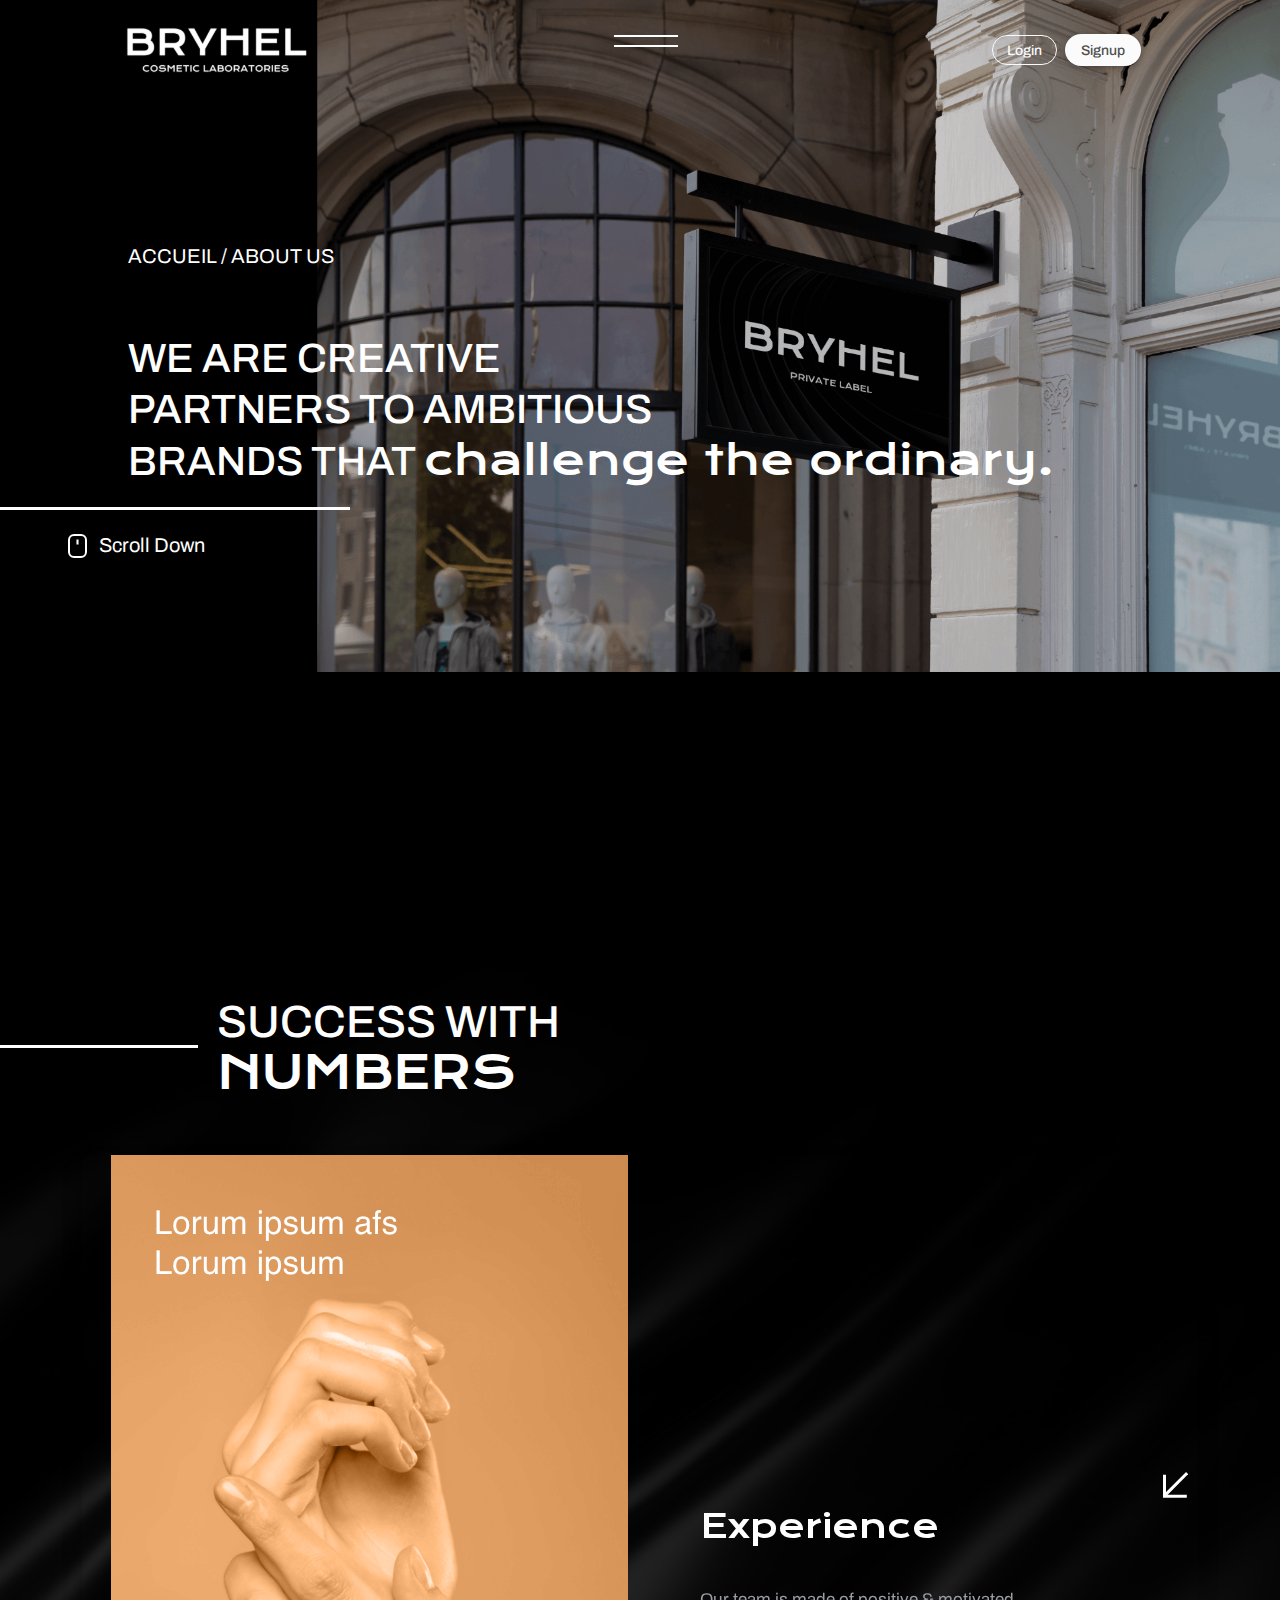
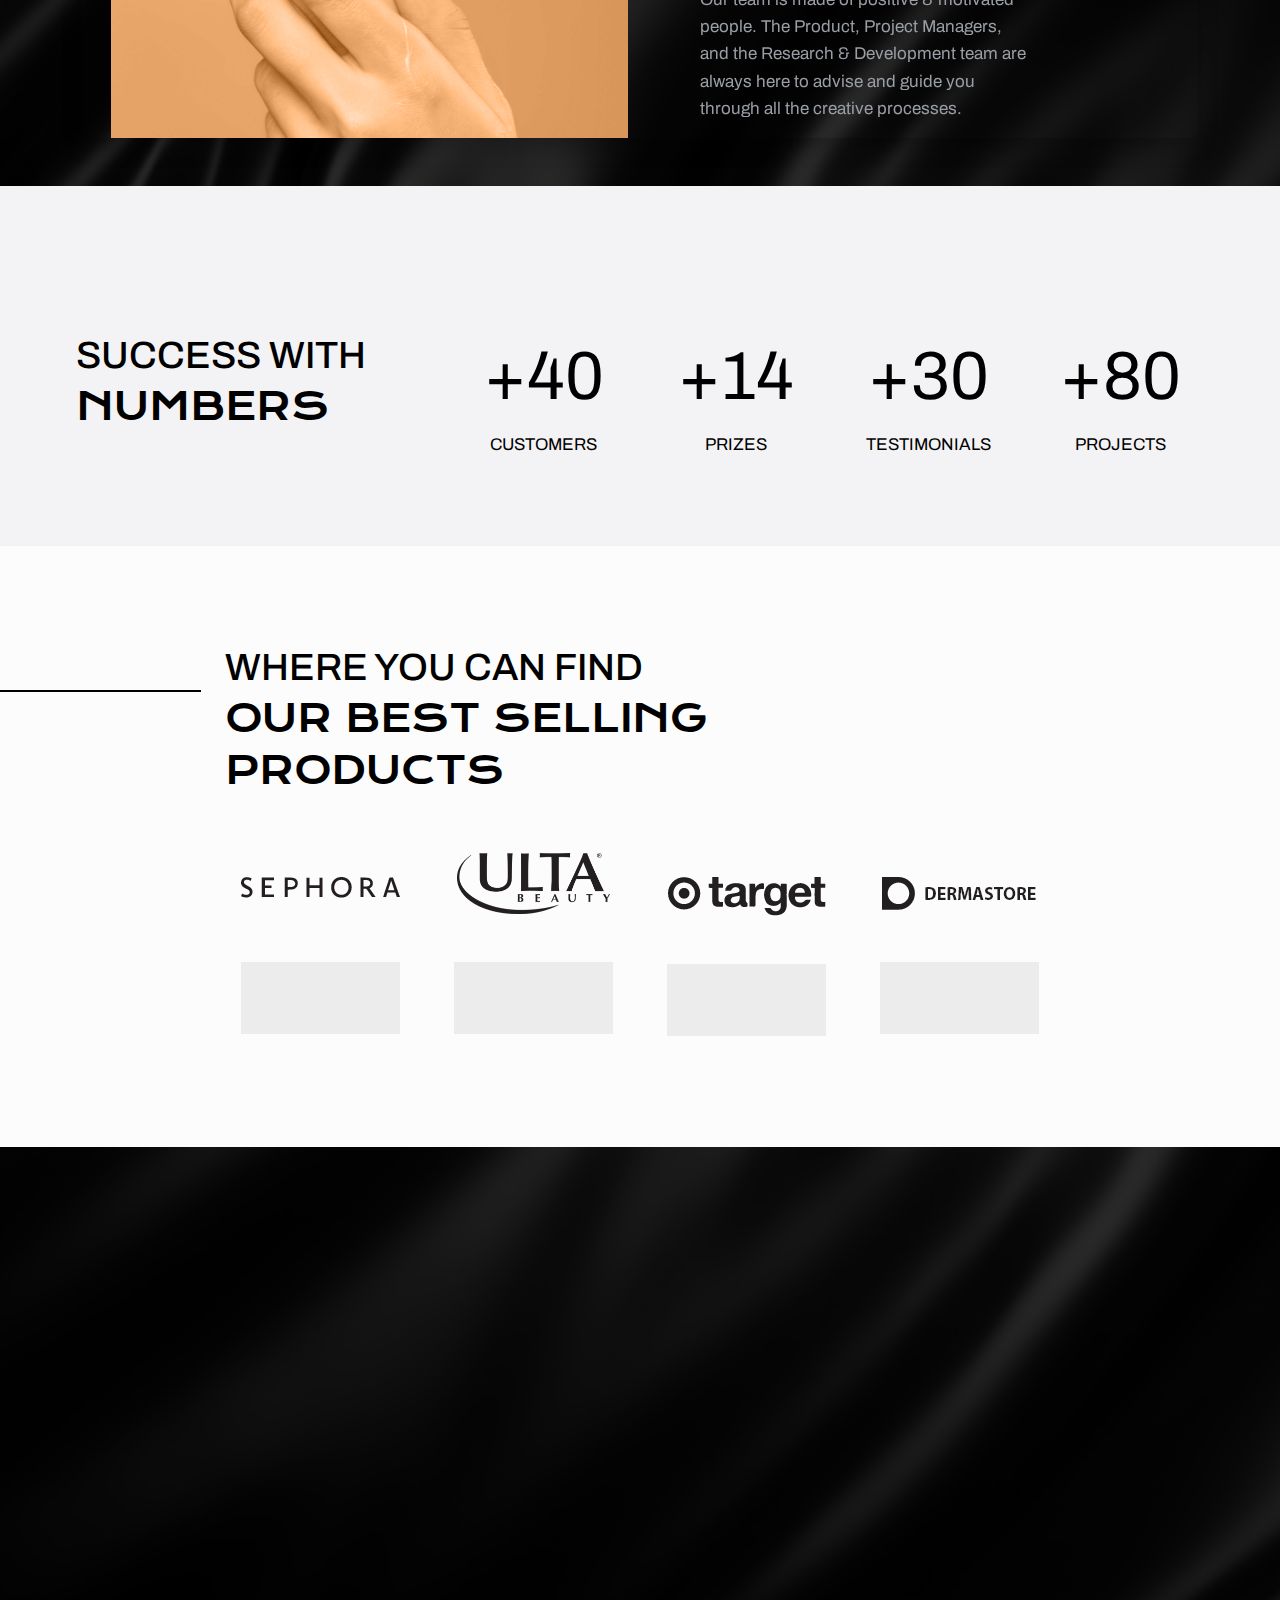
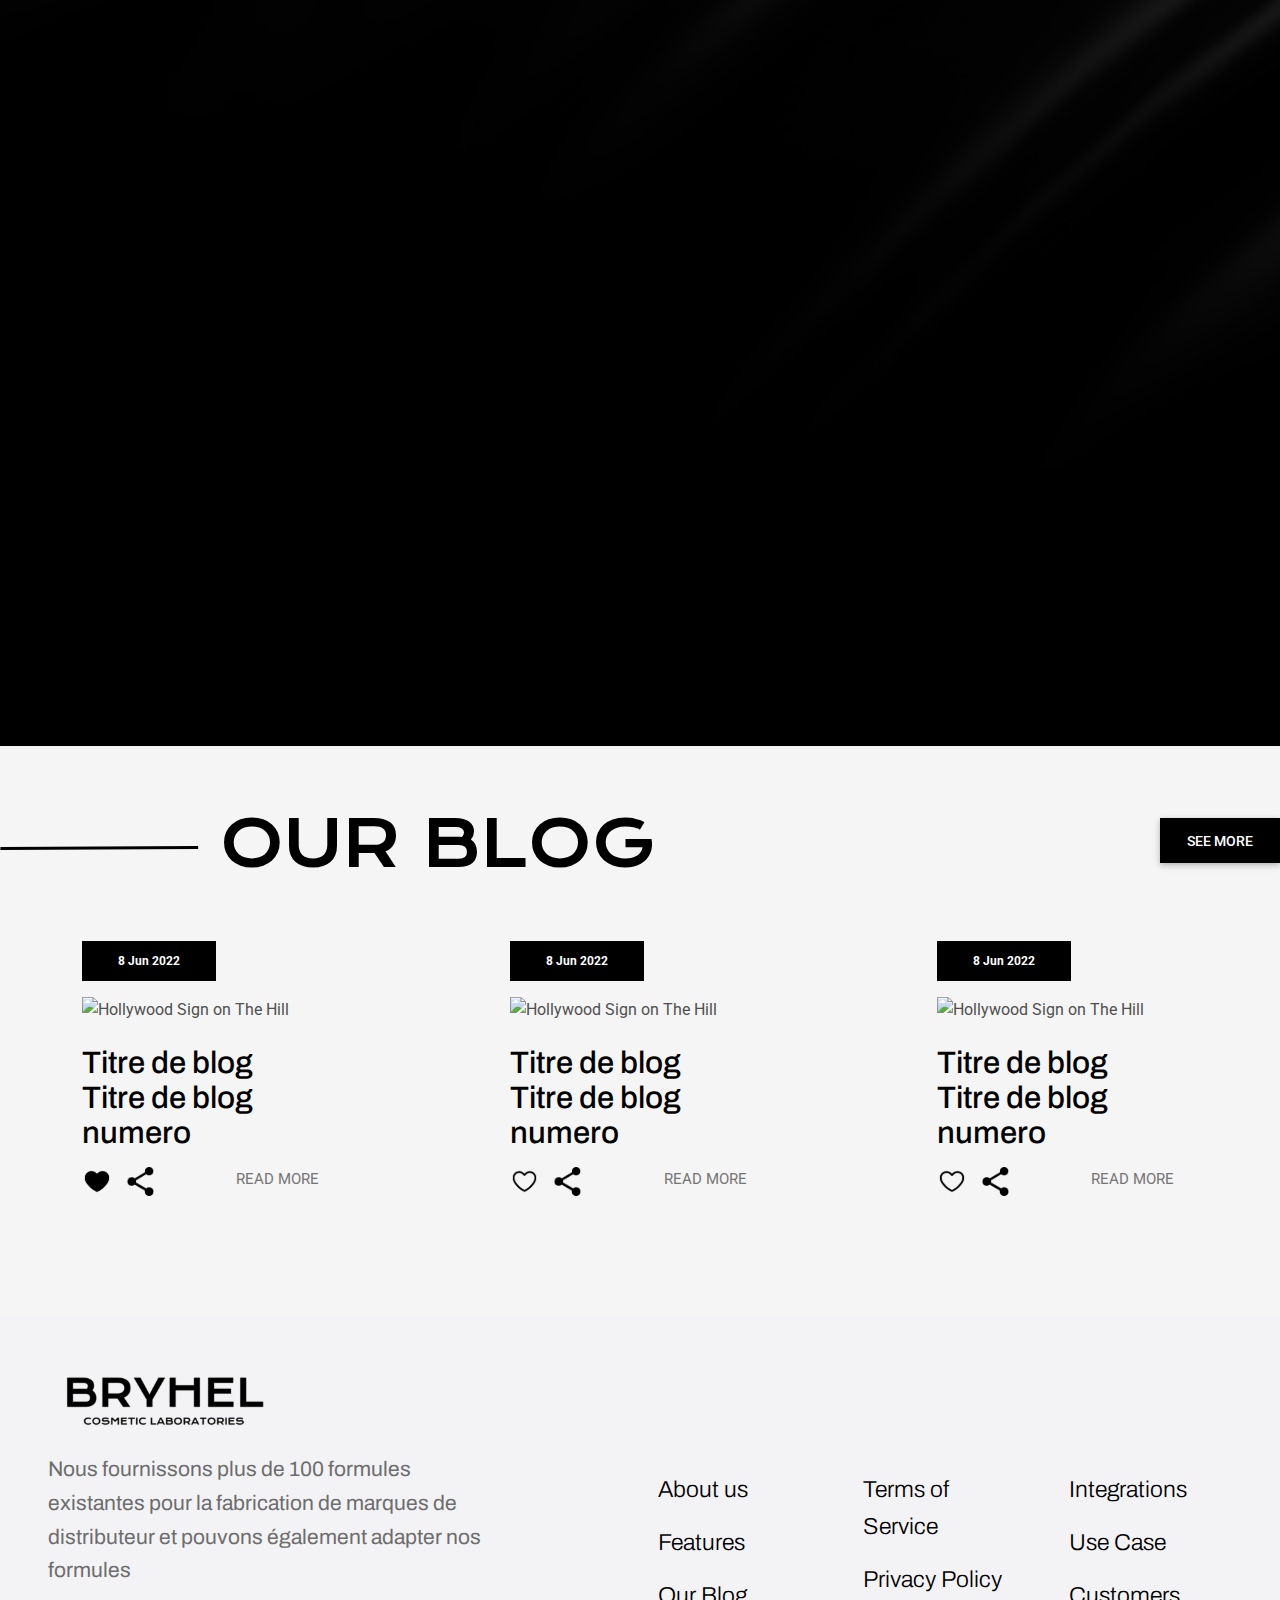
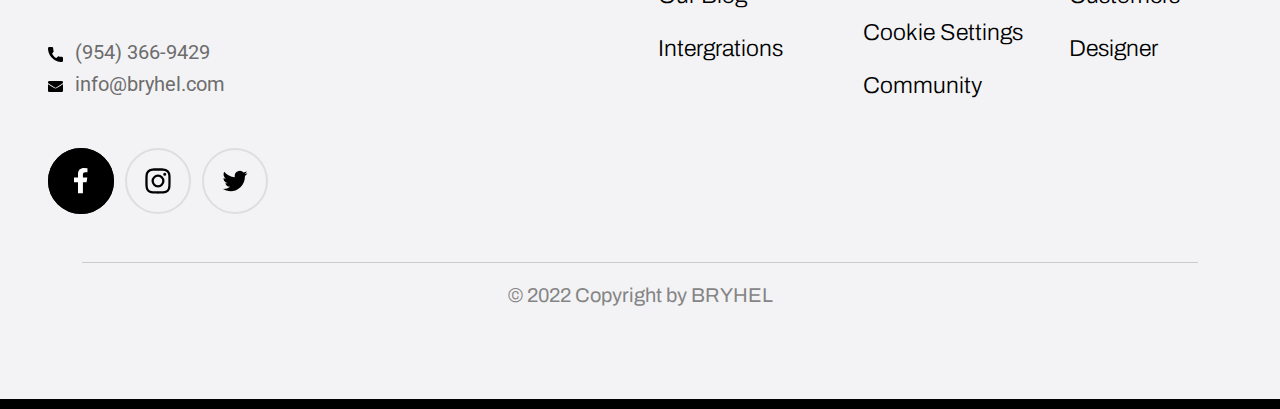
==== commit ee276719: "changes for web version" ====
--- a/about-us.html
+++ b/about-us.html
@@ -54,7 +54,7 @@
         </div>
     </header>
     <main>
-        <div class="aboutus">
+        <div class="aboutus aboutus-custom">
             <div style="padding-top: 15%; position: relative">
                 <div style="padding-left: 10%;">
                     <div class="row">
@@ -86,7 +86,7 @@
         <!-- style="height: 100vh;" -->
         <div class="s1 success-section">
             <div class="row pt-5">
-                <div class="l-hiden col-md-2"><img src="./static/img/svg/line-sm.svg" style="padding-top: 40%"
+                <div class="l-hiden col-md-2"><img src="./static/img/svg/line-sm.svg" style="padding-top: 97px"
                         alt="side line">
                 </div>
                 <div class="col-md-6">
@@ -106,12 +106,24 @@
                                             style="animation-duration: 1s">
                                             <img src="./static/img/about-us/slide-1.png" class="w-70 float-end" />
                                         </div>
-                                        <div class="para col-md-6 col-12">
-                                            <div class="ms-5 align-items-end " style="padding-top:30%">
+                                        <div class="para col-md-6 col-12 exp-custom " style="">
+                                          
+                                              
+                                            <div class="ms-5 align-items-end " style="padding-top:40px ;position: relative;">
+                                                <div style="position: absolute; right: 10px; top: 10px">
+                                                    <svg xmlns="http://www.w3.org/2000/svg" width="25.195" height="25.665" viewBox="0 0 25.195 25.665">
+                                                        <g id="Groupe_384" data-name="Groupe 384" transform="translate(-1408.755 -1576.993)">
+                                                          <path id="Tracé_1693" data-name="Tracé 1693" d="M-3716.29,456.11l-22.949,23.108" transform="translate(5149.175 1121.94)" fill="none" stroke="#fff" stroke-width="3"/>
+                                                          <path id="Tracé_1694" data-name="Tracé 1694" d="M-3716.433,457.927h-22.312V436.5" transform="translate(5149 1143.231)" fill="none" stroke="#fff" stroke-width="3"/>
+                                                        </g>
+                                                      </svg>
+                                                      
+                                                      
+                                                    </div>
                                                 <h1 class="parag1 text-white animate__animated animate__fadeInRight"
                                                     style="font-size: 33px; animation-duration: 2s">Experience</h1><br>
-                                                <p class="parag2 col-6 animate__animated animate__fadeInRight"
-                                                    style="color:#999DA4; animation-duration: 2s">
+                                                <p class="parag2 col-8 animate__animated animate__fadeInRight"
+                                                    style="color:#999DA4; animation-duration: 2s ; font-size: 17px;">
                                                     Our team is made of positive & motivated people. The Product,
                                                     Project Managers, and the Research & Development team are always
                                                     here to advise and guide you through all the creative processes.
@@ -120,19 +132,30 @@
                                         </div>
                                     </div>
                                 </div>
-                                <div class="carousel-item">
+                                 <div class="carousel-item">
                                     <div class="row">
                                         <div class="col-md-6 col-12 animate__animated animate__fadeInDown"
                                             style="animation-duration: 1s">
                                             <img src="./static/img/about-us/slide-2.png" class="w-70 float-end" />
                                         </div>
-                                        <div class="para col-md-6 col-12">
-                                            <div class="ms-5 " style="padding-top:30%">
-                                                <h1 class="parag1  text-white animate__animated animate__fadeInRight"
-                                                    style="font-size: 33px; animation-duration: 2s">Experience 2</h1>
-                                                <br>
-                                                <p class="parag2 col-6 animate__animated animate__fadeInRight"
-                                                    style="color:#999DA4; animation-duration: 2s">
+                                           <div class="para col-md-6 col-12 exp-custom " style="">
+                                          
+                                              
+                                            <div class="ms-5 align-items-end " style="padding-top:40px ;position: relative;">
+                                                <div style="position: absolute; right: 10px; top: 10px">
+                                                    <svg xmlns="http://www.w3.org/2000/svg" width="25.195" height="25.665" viewBox="0 0 25.195 25.665">
+                                                        <g id="Groupe_384" data-name="Groupe 384" transform="translate(-1408.755 -1576.993)">
+                                                          <path id="Tracé_1693" data-name="Tracé 1693" d="M-3716.29,456.11l-22.949,23.108" transform="translate(5149.175 1121.94)" fill="none" stroke="#fff" stroke-width="3"/>
+                                                          <path id="Tracé_1694" data-name="Tracé 1694" d="M-3716.433,457.927h-22.312V436.5" transform="translate(5149 1143.231)" fill="none" stroke="#fff" stroke-width="3"/>
+                                                        </g>
+                                                      </svg>
+                                                      
+                                                      
+                                                    </div>
+                                                <h1 class="parag1 text-white animate__animated animate__fadeInRight"
+                                                    style="font-size: 33px; animation-duration: 2s">Experience2</h1><br>
+                                                <p class="parag2 col-8 animate__animated animate__fadeInRight"
+                                                    style="color:#999DA4; animation-duration: 2s ; font-size: 17px;">
                                                     Our team is made of positive & motivated people. The Product,
                                                     Project Managers, and the Research & Development team are always
                                                     here to advise and guide you through all the creative processes.
@@ -140,7 +163,7 @@
                                             </div>
                                         </div>
                                     </div>
-                                </div>
+                                </div> 
                             </div>
                         </div>
                     </div>
@@ -187,23 +210,23 @@
 
                 </div>
             </div>
-            <div class="row s-logo-text" style="justify-content: center;">
-                <div class="col-md-2 col-6 mt-5">
+            <div class="row s-logo-text" style="justify-content: center; text-align: center; padding-left: 0;"">
+                <div class="col-lg-2 col-6 mt-5">
                     <img src="./static/img/about-us/p1.png" alt="" class="mb-5">
                     <br>
                     <img src="./static/img/about-us/p5.png" alt="" class="mt-3">
                 </div>
-                <div class="col-md-2 col-6 mt-4">
+                <div class="col-lg-2 col-6 mt-4">
                     <img src="./static/img/about-us/p2.png" alt="" class="mb-5">
                     <br>
                     <img src="./static/img/about-us/p5.png" alt="">
                 </div>
-                <div class="col-md-2 col-6 mt-5">
+                <div class="col-lg-2 col-6 mt-5">
                     <img src="./static/img/about-us/p3.png" alt="" class="mb-5">
                     <br>
                     <img src="./static/img/about-us/p5.png" alt="">
                 </div>
-                <div class="col-md-2 col-6 mt-5">
+                <div class="col-lg-2 col-6 mt-5">
                     <img src="./static/img/about-us/p4.png" alt="" class="mb-5">
                     <br>
                     <img src="./static/img/about-us/p5.png" alt="" class="mt-1">
--- a/static/css/aboutus.css
+++ b/static/css/aboutus.css
@@ -1,3 +1,14 @@
+.aboutus-custom{
+  background-size: 77vw;
+}
+.exp-custom{
+  display: flex;
+  flex-direction: column-reverse;
+}
+
+
+
+
 .success-section {
 
   background-image: url(../img/abstract-black-fabric-background.png);
